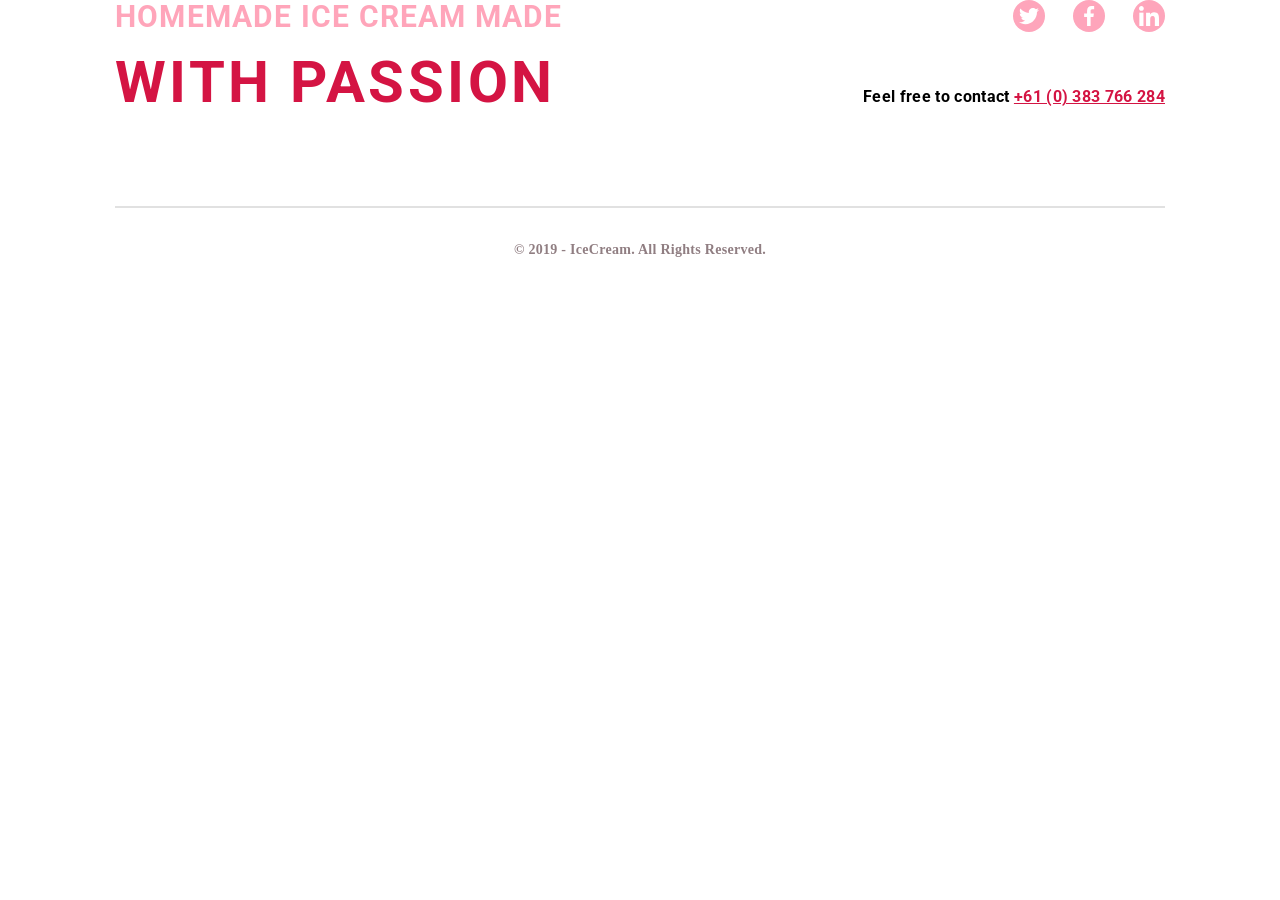
==== index.html @ 1692fc93 "1" ====
<!DOCTYPE html> 
<html lang="en">
<head>
    <title>WebStudio</title>
    <link rel="stylesheet" href="https://cdnjs.cloudflare.com/ajax/libs/modern-normalize/1.0.0/modern-normalize.min.css" integrity="sha512-ISS7cAi1PEhQ8jnbJpJZMd29NlhNj4AWYyLOSp2CE/CsHxTCu+r+t0D2yoJudVrd0/8fTVPUVDzY5Tvli75u/g==" crossorigin="anonymous" />
    <link href="https://fonts.googleapis.com/css2?family=Raleway:wght@700&family=Roboto:wght@400;500;700;900&display=swap" rel="stylesheet">
    <link rel="stylesheet" href="./css/main.min.css">
    <link rel="preconnect" href="https://fonts.gstatic.com">
    <meta charset="UTF-8">
    <meta name="viewport" content="width=device-width, initial-scale=1.0">


</head>
<body>
<!--FOOTER-->
<footer class=" container-footer">
    <div class="footer-content">
<div class="footer-block">
    <b class="footer-subtitle">homemade ice cream made</b>
    <b class="footer-logo">with passion</b>
</div>
   <div class="footer-social">      
   <ul class="footer-social-list marker-none">
      
       <li class="footer-social-list-item footer-social">
           <a href="https://github.com/" rel="external" class="footer-social-list-link social-link-footer transition">
               <svg class="footer-social-list-icon footer-icon">
                 <use href="./img/sprite.svg#icon-twitter-1"></use>

               </svg>
           </a>
       </li>
       <li class="footer-social-list-item footer-social">
           <a href="https://web.telegram.org/" rel="external" class="link-main footer-social-list-link social-link-footer transition">
               <svg class="footer-social-list-icon footer-icon">
                 <use href="./img/sprite.svg#icon-facebook-1"></use>

               </svg>
           </a>
       </li>
       <li class="footer-social-list-item footer-social">
           <a href="https://www.facebook.com" rel="external" class="footer-social-list-link social-link-footer transition">
               <svg class="footer-social-list-icon footer-icon">
                 <use href="./img/sprite.svg#icon-linkedin-1"></use>
               </svg>
           </a>
       </li>
   </ul>

   <span class="address-footer">Feel free to contact <a class="address-footer-link" href="tel:+61 (0) 383 766 284" >+61 (0) 383 766 284 </a> </span>
   </div>
</div>
   <div class="border-footer"></div>
   <span class="footer-copyright">© 2019 - IceCream.
    All Rights Reserved. </span>


</footer>
<script type="text/javascript">
    /* <![CDATA[ */
     function externalLinks() {
      links = document.getElementsByTagName("a");
      for (i=0; i<links.length; i++) {
        link = links[i];
        if (link.getAttribute("href") && link.getAttribute("rel") == "external")
        link.target = "_blank";
      }
     }
     window.onload = externalLinks;
    /* ]]> */ 
   </script>


    <!-- <header class="header">
      <div class="container box-nav">
        <nav class="header-nav">
            <a href="#" class="logo-link  link-main transition"  >Web<span class="studio link-main ">Studio</span> </a>
                <ul class="list">
                <li class="header-li item"><a href="#" class="nav-ul link-main container-studia current nav-link ">Студия</a></li>
                <li class="header-li item"><a href="./portfolio/portfolio.html" class="nav-ul link-main container-portfolio nav-link">Портфолио</a></li>
                <li class="header-li item"><a href="#" class="nav-ul link-main container-kontakty transition nav-link">Контакты</a></li>
            </ul>
        </nav>
            <ul class="list-contakty">
                <li class="header-li contakty list-mail link-main">
                    <a href="mailto:info@devstudio.com" class="nav-ul link-main container-mail transition">
                        <svg class="icon-mail" width="16" height="12">
                            <use href="./img/sprite.svg#icon-envelope-hover"></use>
                        </svg>
                        info@devstudio.com
                    </a>
                </li>
                <li class="header-li contakty list-tel link-main">
                    <a href="tel:+380961111111" class="nav-ul link-main container-tel transition">
                        <svg class="icon-tel" width="10" height="16">
                            <use class="link-main" href="./img/sprite.svg#icon-smartphone"></use>
                        </svg>
                        +38 096 111 11 11
                    </a>
                </li>
            </ul>
        </div>
    </header> -->
    <!-- <main>
        <section class="container-button">
          <div class="container  ">
            <h1 class="title-main">Эффективные решения <br/>для вашего бизнеса</h1>
            <button class="button-main animation " data-modal-open type="button">Заказать услугу</button>
        </div>
        </section>
<section class="features">
    <div class="container">
    <h2 class="visually-hidden">скрытый заголовок</h2>   
    <ul class="list-features-svg marker-none">
        <li class="list-features">
            <div class="features-icon">
            <svg class="icon">
                <use href="./img/sprite.svg#icon-antenna-1"></use>
            </svg>
        </div>
        </li>
        <li class="list-features">
            <div class="features-icon">
            <svg class="icon">
                <use href="./img/sprite.svg#icon-clock-1"></use>
            </svg>
        </div>
        </li>
        <li class="list-features">
           <div class="features-icon">
            <svg class="icon">
                <use href="./img/sprite.svg#icon-diagram-1"></use>
            </svg>
          </div>
        </li>
        <li class="list-features">
           <div class="features-icon">
            <svg class="icon">
                <use href="./img/sprite.svg#icon-astronaut-1"></use>
            </svg>
           </div>
        </li>
    </ul>
    <ul class="list-desc">
        <li class="main-li">
            <h3 class="text-title caption">Внимание к деталям</h3>
            <p class="text-p">Идейные соображения, а также начало повседневной работы по формированию позиции.</p>  
        </li>
        <li class="main-li">
            <h3 class="text-title caption">Пунктуальность</h3>
            <p class="text-p">Задача организации, в особенности же рамки и место обучения кадров влечет за собой.</p>
        </li>
        <li class="main-li">
            <h3 class="text-title caption">Планирование</h3>
            <p class="text-p">Равным образом консультация с широким активом в значительной степени обуславливает.</p>
        </li>
        <li class="main-li">
            <h3 class="text-title caption">Современные технологии</h3>
            <p class="text-p">Значимость этих проблем настолько очевидна, что реализация плановых заданий.</p>
        </li>
    </ul>
</div>
</section>
<!--Чем мы занемаемся-->

<!-- <section class="doing-section">
<div class="container">
    <h2 class="color-title title-post">Чем мы занимаемся</h2>
    <ul class="box-img">
        <li class="main-li list-img">
             <img  src="./img/img.png" alt="печатает на клавиатуре" width="370" height="294">
             <div class="thumb">
             <p class="label">Десктопные приложения</p>
        </div>
        </li>
        <li class="main-li list-img">
            <img src="./img/img(1).png" alt="держит телефон в руках" width="370" height="294">
            <div class="thumb">
            <p class="label">Мобильные приложения</p> 
        </div>
        </li>
        <li class="main-li list-img">
            <img src="./img/img(2).png" alt="держит планшет в руках" width="370" height="294">
            <div class="thumb">
            <p class="label">Дизайнерские решения</p>
        </div>
        </li>
    </ul>
</div>
</section> -->
<!--Наша команда-->
 <!-- <section class="aside">
     <div class="container">
     <h2 class="color-title">Наша команда</h2>
     <ul class="container-item">
            <li class="main-li col">
             <img src="./img/igor.jpg" alt="Игорь Демьяненко" class="pic" width="270" height="260">
             <div class="our-team">
               <h3 class="text-title">Игорь Демьяненко</h3>
                  <p class="text-p">Product Designer</p>

                  <ul class="social-list marker-none">
                    <li class="social-list-item">
                        <a href="" class="social-list-link transition">
                            <svg class="social-list-icon">                            
                                <use href="./img/sprite.svg#icon-instagram"></use>
                            </svg>
                        </a>
                    </li>
                    <li class="social-list-item">
                        <a href="" class="social-list-link transition">
                            <svg class="social-list-icon">
                              <use href="./img/sprite.svg#icon-twitter-1"></use>

                            </svg>
                        </a>
                    </li>
                    <li class="social-list-item">
                        <a href="" class="link-main social-list-link transition">
                            <svg class="social-list-icon">
                              <use href="./img/sprite.svg#icon-facebook-1"></use>

                            </svg>
                        </a>
                    </li>
                    <li class="social-list-item">
                        <a href="" class="social-list-link transition">
                            <svg class="social-list-icon">
                              <use href="./img/sprite.svg#icon-linkedin-1"></use>
                            </svg>
                        </a>
                    </li>
                </ul>
                </div>
            </li>
              <li class="main-li col">
               <img src="./img/olga.jpg" alt="Ольга Репина" class="pic" width="270" height="260">
               <div class="our-team">
                 <h3 class="text-title name-title">Ольга Репина</h3>
                   <p class="text-p">Frontend Developer</p>
                   <ul class="social-list marker-none">
                    <li class="social-list-item">
                        <a href="" class="social-list-link transition">
                            <svg class="social-list-icon">                            
                                <use href="./img/sprite.svg#icon-instagram"></use>
                            </svg>
                        </a>
                    </li>
                    <li class="social-list-item">
                        <a href="" class="social-list-link transition">
                            <svg class="social-list-icon">
                              <use href="./img/sprite.svg#icon-twitter-1"></use>

                            </svg>
                        </a>
                    </li>
                    <li class="social-list-item">
                        <a href="" class="link-main social-list-link transition">
                            <svg class="social-list-icon">
                              <use href="./img/sprite.svg#icon-facebook-1"></use>

                            </svg>
                        </a>
                    </li>
                    <li class="social-list-item">
                        <a href="" class="social-list-link transition">
                            <svg class="social-list-icon">
                              <use href="./img/sprite.svg#icon-linkedin-1"></use>
                            </svg>
                        </a>
                    </li>
                </ul>
                </div>
             </li>
            <li class="main-li col">
             <img src="./img/nikolaj.jpg" alt="Николай Тарасов" class="pic" width="270" height="260">
             <div class="our-team">
               <h3 class="text-title">Николай Тарасов</h3>
                  <p class="text-p">Marketing</p>
                  <ul class="social-list marker-none">
                    <li class="social-list-item">
                        <a href="" class="social-list-link transition">
                            <svg class="social-list-icon">                            
                                <use href="./img/sprite.svg#icon-instagram"></use>
                            </svg>
                        </a>
                    </li>
                    <li class="social-list-item">
                        <a href="" class="social-list-link transition">
                            <svg class="social-list-icon">
                              <use href="./img/sprite.svg#icon-twitter-1"></use>

                            </svg>
                        </a>
                    </li>
                    <li class="social-list-item">
                        <a href="" class="link-main social-list-link transition">
                            <svg class="social-list-icon">
                              <use href="./img/sprite.svg#icon-facebook-1"></use>

                            </svg>
                        </a>
                    </li>
                    <li class="social-list-item">
                        <a href="" class="social-list-link transition">
                            <svg class="social-list-icon">
                              <use href="./img/sprite.svg#icon-linkedin-1"></use>
                            </svg>
                        </a>
                    </li>
                </ul>
                </div>
            </li>
            <li class="main-li col">
             <img src="./img/mihail.jpg" alt="Михаил Ермаков" class="pic" width="270" height="260">
             <div class="our-team">
               <h3 class="text-title">Михаил Ермаков</h3>
                  <p class="text-p">UI Designer</p>
                  <ul class="social-list marker-none">
                    <li class="social-list-item">
                        <a href="" class="social-list-link transition">
                            <svg class="social-list-icon">                            
                                <use href="./img/sprite.svg#icon-instagram"></use>
                            </svg>
                        </a>
                    </li>
                    <li class="social-list-item">
                        <a href="" class="social-list-link transition">
                            <svg class="social-list-icon">
                              <use href="./img/sprite.svg#icon-twitter-1"></use>

                            </svg>
                        </a>
                    </li>
                    <li class="social-list-item">
                        <a href="" class="link-main social-list-link transition">
                            <svg class="social-list-icon">
                              <use href="./img/sprite.svg#icon-facebook-1"></use>

                            </svg>
                        </a>
                    </li>
                    <li class="social-list-item">
                        <a href="" class="social-list-link transition">
                            <svg class="social-list-icon">
                              <use href="./img/sprite.svg#icon-linkedin-1"></use>
                            </svg>
                        </a>
                    </li>
                </ul>
                </div>
            </li>
     </ul>
    </div>
     </section> -->
     <!--CUSTOMERS-->
     <!-- <section class="customers-section">
        <h2 class="customers-title">Постоянные клиенты</h2>
         <div class="container">
<ul class="list-customers marker-none">
    <li class="customers">
        <a href="#" class="link-customers transition">
        <svg class="icon-customers logo-1">
            <use href="./img/sprite.svg#icon-logo-1"></use>
        </svg>
        </a>
    </li>
    <li class="customers">
        <a href="#" class="link-customers transition">
        <svg class="icon-customers logo-2">
            <use href="./img/sprite.svg#icon-logo-2"></use>
        </svg>
        </a>
    </li>
    <li class="customers">
        <a href="#" class="link-customers transition">
        <svg class="icon-customers logo-3">
            <use href="./img/sprite.svg#icon-logo-3"></use>
        </svg>
        </a>
    </li>
    <li class="customers">
        <a href="#" class="link-customers transition ">
        <svg class="icon-customers logo-4">
            <use href="./img/sprite.svg#icon-logo-4"></use>
        </svg>
        </a>
    </li>
    <li class="customers">
        <a href="#" class="link-customers transition ">
        <svg class="icon-customers logo-5">
            <use href="./img/sprite.svg#icon-logo-5"></use>
        </svg>
        </a>
    </li>
    <li class="customers">
        <a href="#" class="link-customers transition ">
        <svg class="icon-customers logo-6">
            <use href="./img/sprite.svg#icon-logo-6"></use>
        </svg>
        </a>
    </li>
</ul>
         </div>
     </section> -->
     <!-- </main> --> 


    
</body>
</html>
---- css/main.min.css ----
html{box-sizing:border-box}h1,h2,h3,h4,h5,h6,p{margin:0}ul,ol{margin:0;padding:0}img{display:block}body{font-family:Roboto, sans-serif;font-weight:400;font-style:normal}.header{border-bottom:1px solid #ececec}.marker-none{list-style-type:none}.container{width:1200px;padding-left:15px;padding-right:15px;margin:0 auto}:root{--primary-text-color: #757575;--title-text-color: #212121;--color-background--container: #ffffff;--color-focus: #2196f3;--akcent-color: #2196f3;--akcent-background: #ffffff;--font-family: Raleway}.visually-hidden{visibility:hidden;display:none}.list-contakty .link-main,.features-icon,.link-customers{display:flex;justify-content:center;align-items:center}.modal-submit{display:block;text-align:center;align-items:center}.logo-link{font-weight:bold;font-size:26px;line-height:1.19;font-family:var(--font-family);letter-spacing:0.03em;color:var(--color-focus)}.box-nav .logo-link{padding-top:24px;padding-bottom:25px;margin-right:93px}.studio{font-weight:bold;font-size:26px;line-height:1.19;font-family:var(--font-family);letter-spacing:0.03em;color:var(--title-text-color)}.main-li{list-style-type:none;font-style:normal}.main-li .caption{font-weight:700;font-size:inherit;line-height:1.143;margin-bottom:10px;letter-spacing:0.03em;text-transform:uppercase}.text-title{font-weight:bold;font-size:14px;line-height:1.14;color:var(--title-text-color)}.text-p{display:block;font-size:14px;line-height:1.71;letter-spacing:0.03em;color:var(--primary-text-color)}.subtitle{font-size:18px}.container-button{background-image:linear-gradient(rgba(47,48,58,0.4), rgba(47,48,58,0.4)),url(../img/overlay.jpg);background-repeat:no-repeat;background-position:center;background-size:cover;padding:200px 0;text-align:center;max-width:1600px;min-height:600px;margin:0 auto}.container-button h1{display:block;margin-bottom:30px;font-size:44px;line-height:1.36;text-align:center;letter-spacing:0.06em;text-transform:uppercase;color:var(--color-background--container)}.button-main{font-weight:bold;font-size:16px;line-height:1.88;display:inline-block;padding:10px 32px;margin:0 auto;border:none;align-items:flex-start;text-align:center;font-family:inherit;letter-spacing:0.06em;color:var(--color-background--container);background:var(--color-focus);box-shadow:0px 4px 4px rgba(0,0,0,0.15);border-radius:4px;cursor:pointer}.aside{background:#f5f4fa;padding:94px 0}.aside h2{font-weight:700;font-size:36px;line-height:1.167;margin-bottom:50px;text-align:center;letter-spacing:0.03em}.container-item{display:flex}.container-item .main-li{background:#ffffff;box-shadow:0px 1px 3px rgba(0,0,0,0.12),0px 1px 1px rgba(0,0,0,0.14),0px 2px 1px rgba(0,0,0,0.2);border-radius:0px 0px 4px 4px}.container-item .main-li:not(:last-child){margin-right:30px}.box-nav{display:flex;align-items:center;background:var(--color-background--container)}.link-main{text-decoration:none;transition:color 250ms cubic-bezier(0.4, 0, 0.2, 1)}.link-main:hover,.link-main:focus,.link-main:target{color:var(--color-focus)}.link-main:active{color:tomato}.list .link-main{display:block;padding:32px 0}.nav-ul{font-weight:500;font-size:14px;line-height:1.19;letter-spacing:0.02em;color:var(--title-text-color)}.nav-link{position:relative}.nav-link::after{content:"";position:absolute;margin:0;left:0;bottom:0;width:100%;height:4px;background:#2196f3;border-radius:2px;opacity:0;transition:opacity 250ms cubic-bezier(0.4, 0, 0.2, 1)}.nav-link:hover::after,.nav-link:focus::after{opacity:1}.list{display:flex}.list .item:not(:last-child){margin-right:50px}.list .current{color:var(--akcent-color)}.link-mail{display:block}.icon-mail{fill:currentColor;margin-right:10px}.icon-tel{fill:currentColor;margin-right:10px}.list-contakty{display:flex;margin-left:auto}.list-mail{display:flex;align-items:center;margin-right:50px}.list-tel{align-items:center}.header-li a{list-style-type:none;background:var(--color-background--container);color:var(--title-text-color)}.contakty a{color:var(--primary-text-color)}.header-li{list-style-type:none;font-style:normal}.header-nav{display:flex}.list-contakty .link-main{padding:40px 0;height:16px}.list-features-svg{display:flex}.list-features:not(:last-child){margin-right:30px}.features-icon{width:270px;height:120px;background:#f5f4fa;margin-bottom:30px}.icon{width:70px;height:70px}.features{padding:94px 0}.list-desc{display:flex}.list-desc .main-li:not(:last-child){margin-right:30px}.title-post{display:block;margin-bottom:50px;text-align:center;font-weight:700;font-size:36px;line-height:1.17;letter-spacing:0.03em}.doing-section{padding-top:0;padding-bottom:94px}.box-img{display:flex}.box-img li:not(:last-child){margin-right:30px}.list-img{position:relative;display:flex;justify-content:center;margin:0 auto}.thumb{position:absolute;left:0;bottom:0;overflow:hidden;width:100%;height:70px;background:rgba(47,48,58,0.8)}.label{font-weight:bold;font-size:14px;line-height:1.14px;position:absolute;bottom:50%;left:0;right:0;text-align:center;letter-spacing:0.03em;text-transform:uppercase;color:#ffffff}.our-team{text-align:center;padding:30px 32px}.our-team .text-p{margin-bottom:16px}.col .text-title{margin-bottom:10px}.col .pic{border-radius:0px}.col .name-title{text-align:center}.customers-section{padding:94px 0}.customers-title{font-weight:bold;font-size:36px;line-height:1.16;margin-bottom:50px;text-align:center;letter-spacing:0.03em}.list-customers{display:flex}.customers:not(:last-child){margin-right:30px}.customers{width:170px;height:90px}.logo-1{width:44px;height:49px;fill:#afb1b8}.logo-2{width:40px;height:52px;fill:#afb1b8}.logo-3{width:41px;height:42px;fill:#afb1b8}.logo-4{width:80px;height:42px;fill:#afb1b8}.logo-5{width:59px;height:47px;fill:#afb1b8}.logo-6{width:88px;height:45px;fill:#afb1b8}.link-customers{width:100%;height:100%;border:1px solid #AFB1B8;border-radius:4px;transition:border-color 250ms cubic-bezier(0.4, 0, 0.2, 1),fill 250ms cubic-bezier(0.4, 0, 0.2, 1),border 250ms cubic-bezier(0.4, 0, 0.2, 1)}.link-customers .icon-customers{transition:fill 250ms cubic-bezier(0.4, 0, 0.2, 1),border-color 250ms cubic-bezier(0.4, 0, 0.2, 1)}.link-customers:hover .icon-customers,.link-customers:focus .icon-customers{fill:var(--color-focus);border-color:var(--color-focus)}.link-customers:hover,.link-customers:focus{border-color:var(--color-focus)}.container-footer{padding:0 20px;display:flex;flex-direction:column}@media screen and (min-width: 768px){.container-footer{padding:0 36px}}@media screen and (min-width: 1200px){.container-footer{padding:0 115px}}@media screen and (min-width: 768px){.footer-content{display:flex;justify-content:space-between}}.footer-block{margin-bottom:43px}@media screen and (min-width: 768px){.footer-block{margin:0}}.footer-subtitle{display:block;text-align:left;width:232px;font-size:18px;line-height:1.166;text-transform:uppercase;color:#ffa5ba;margin-bottom:17px}@media screen and (min-width: 768px){.footer-subtitle{width:340px;height:57px;font-size:26px;line-height:1.15;letter-spacing:0.04em}}@media screen and (min-width: 1200px){.footer-subtitle{margin-bottom:15px;width:100%;font-size:30px;line-height:1.13;height:unset}}.footer-logo{display:block;font-size:34px;line-height:1.15;letter-spacing:0.04em;text-transform:uppercase;color:#d41443;width:200px;text-align:left}@media screen and (min-width: 768px){.footer-logo{width:340px;font-size:48px;line-height:1.15;letter-spacing:0.06em}}@media screen and (min-width: 1200px){.footer-logo{width:100%;font-size:58px;line-height:1.14;height:unset}}.footer-social{display:flex;flex-direction:column}@media screen and (max-width: 767px){.footer-social{margin-bottom:46px;margin-left:auto}}.footer-social-list{display:flex;text-align:center;align-items:center;margin-left:auto;margin-bottom:46px}@media screen and (min-width: 768px){.footer-social-list{margin-left:auto}}@media screen and (min-width: 1200px){.footer-social-list{margin-bottom:50px}}.footer-social-list-item{margin:0;width:32px;height:32px}.footer-social-list-item:not(:last-child){margin-right:28px}.footer-social-list-link{display:flex;justify-content:center;align-items:center;width:100%;height:100%;border-radius:50%;background-color:#fea5bb;transition:background-color 250ms cubic-bezier(0.4, 0, 0.2, 1),color 250ms cubic-bezier(0.4, 0, 0.2, 1)}.footer-social-list-link:hover,.footer-social-list-link:focus{background-color:var(--color-focus)}.footer-social-list-icon{fill:#ffffff;width:20px;height:20px;transition:fill 250ms cubic-bezier(0.4, 0, 0.2, 1)}.social-list-link:hover .footer-social-list-icon,.social-list-link:focus .footer-social-list-icon{fill:var(--akcent-background)}.address-footer{display:block;font-weight:bold;font-size:12px;line-height:1.8;text-align:right}@media screen and (min-width: 768px){.address-footer{font-size:14px;line-height:1.86}}@media screen and (min-width: 1200px){.address-footer{font-size:16px;line-height:1.88;letter-spacing:0.02em}}.address-footer-link{color:#d41443}.border-footer{border:1px solid #e1e1e1;margin-top:43px;margin-bottom:22px}@media screen and (min-width: 768px){.border-footer{margin-top:91px;margin-bottom:29px}}.footer-copyright{display:flex;width:150px;height:42px;justify-content:center;margin:0 auto;padding:0;font-family:DM Sans;font-style:normal;font-weight:bold;font-size:14px;line-height:1.5;text-align:center;color:#907e82}@media screen and (min-width: 768px){.footer-copyright{width:100%;letter-spacing:0.02em;font-size:14px;line-height:1.86}}.container-form{margin-left:93px}.box-mail{display:flex}.form-mail{width:358px;height:50px;padding-left:16px;border:1px solid rgba(255,255,255,0.3);box-sizing:border-box;filter:drop-shadow(0px 4px 4px rgba(0,0,0,0.15));border-radius:4px;background:#2f303a;color:var(--akcent-background)}.title-form{font-weight:bold;font-size:14px;line-height:1.14;display:block;margin-bottom:20px;font-style:normal;letter-spacing:0.03em;text-transform:uppercase;color:#ffffff}.contact-form-btn{font-weight:bold;font-size:16px;line-height:1.88;margin-left:12px;padding:10px 29px;width:200px;height:50px;background:#2196f3;box-shadow:0px 4px 4px rgba(0,0,0,0.15);display:flex;align-items:center;text-align:center;letter-spacing:0.06em;color:#ffffff;border:none;border-radius:4px;cursor:pointer}.contact-form-btn .footer-icon{width:24px;height:24px;margin-left:10px}.backdrop{position:fixed;top:0;left:0;width:100%;height:100%;background:rgba(0,0,0,0.2);opacity:1;transition:opacity 250ms cubic-bezier(0.4, 0, 0.2, 1)}.backdrop.is-hidden .modal{transform:translate(-50%, -50%) scale(0.9)}.modal{position:absolute;left:50%;top:50%;width:528px;min-height:581px;padding:40px 40px;background-color:#ffffff;box-shadow:0px 1px 3px rgba(0,0,0,0.12),0px 1px 1px rgba(0,0,0,0.14),0px 2px 1px rgba(0,0,0,0.2);border-radius:4px;transform:translate(-50%, -50%) scale(1);transition:transform 250ms cubic-bezier(0.4, 0, 0.2, 1)}.modal-close-btn{position:absolute;top:8px;right:8px;width:30px;height:30px;border:1px solid rgba(0,0,0,0.1);border-radius:50%;background:transparent;cursor:pointer}.icon-close{position:absolute;width:18px;height:18px;fill:#000000;transform:translate(-50%, -50%)}.modal-close-btn:focus .icon-close,.modal-close-btn:hover .icon-close{fill:var(--akcent-color)}.is-hidden{opacity:0;pointer-events:none}.box-modal{display:flex;flex-direction:column}.contact-form-input{padding:12px 42px;width:448px;height:40px;border:1px solid rgba(33,33,33,0.2);box-sizing:border-box;border-radius:4px}.contact-form-input::placeholder{color:rgba(117,117,117,0.5)}.contact-form-input:focus,.contact-form-input:hover{outline:transparent;border:1px solid #2196f3}.contact-form-input:hover ~ .form-icon,.contact-form-input:focus ~ .form-icon{fill:#2196f3}.title-contact-form{font-weight:bold;font-size:20px;line-height:1.15;display:block;margin-bottom:30px;font-style:normal;text-align:center;letter-spacing:0.03em;color:#212121}.box-name{position:relative;margin-bottom:10px}.form-icon{position:absolute;top:50%;left:15px;width:18px;height:18px}.modal-box-mail{margin-bottom:10px;position:relative}.box-tel{position:relative;margin-bottom:10px}.message{margin-bottom:20px;resize:none;width:448px;height:120px;padding:12px 16px}.message::placeholder{color:rgba(117,117,117,0.5)}.label-style{font-weight:normal;font-size:12px;line-height:1.17;text-align:left;margin-bottom:4px;font-style:normal;letter-spacing:0.01em}.checkbox-label{font-weight:normal;font-size:14px;line-height:1.171;display:flex;justify-content:center;margin-bottom:30px;align-items:center;font-style:normal;letter-spacing:0.03em;color:#757575}.link-checkbox{margin-left:5px;color:#2196f3}.checkbox{-webkit-appearance:none;-moz-appearance:none;appearance:none}.checkbox:checked+.checkbox-icon{background-color:#2196f3;background-image:url(../img/check.svg);background-size:contain;border-radius:2px;outline:none;transition:all 250ms cubic-bezier(0.4, 0, 0.2, 1)}.checkbox:hover+.checkbox-icon,.checkbox:focus+.checkbox-icon{border:2px solid var(--akcent-color);transition:all 250ms cubic-bezier(0.4, 0, 0.2, 1)}.checkbox-icon{margin-right:7px;width:16px;height:15px;display:inline-block;box-shadow:0px 1px 3px rgba(0,0,0,0.12),0px 1px 1px rgba(0,0,0,0.14),0px 2px 1px rgba(0,0,0,0.2);border-radius:4px;border-color:#212121;border:2px solid #212121;cursor:pointer}.modal-submit{margin:0 auto;padding:10px 55px;width:200px;height:50px;letter-spacing:0.06em;color:#ffffff;background:#2196f3;box-shadow:0px 4px 4px rgba(0,0,0,0.15);border:none;border-radius:4px;cursor:pointer}.modal-submit:hover,.modal-submit:focus{background:#188ce8;box-shadow:0px 4px 4px rgba(0,0,0,0.15);border-radius:4px;transition:all 250ms cubic-bezier(0.4, 0, 0.2, 1)}
/*# sourceMappingURL=main.min.css.map */
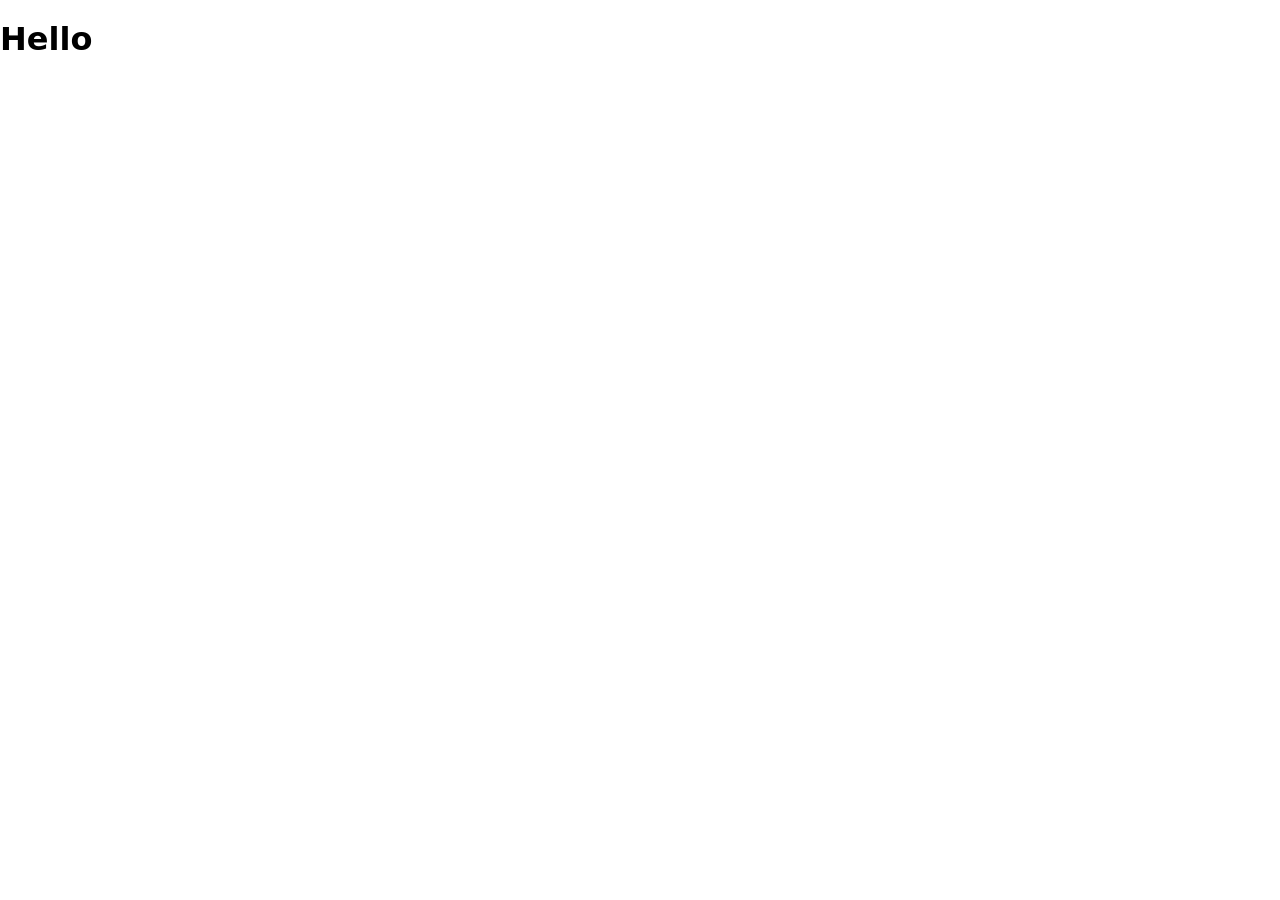
==== commit 7eadd7be: "1" ====
--- a/index.html
+++ b/index.html
@@ -12,400 +12,10 @@
 
 </head>
 <body>
-<!--FOOTER-->
-<footer class=" container-footer">
-    <div class="footer-content">
-<div class="footer-block">
-    <b class="footer-subtitle">homemade ice cream made</b>
-    <b class="footer-logo">with passion</b>
-</div>
-   <div class="footer-social">      
-   <ul class="footer-social-list marker-none">
-      
-       <li class="footer-social-list-item footer-social">
-           <a href="https://github.com/" rel="external" class="footer-social-list-link social-link-footer transition">
-               <svg class="footer-social-list-icon footer-icon">
-                 <use href="./img/sprite.svg#icon-twitter-1"></use>
 
-               </svg>
-           </a>
-       </li>
-       <li class="footer-social-list-item footer-social">
-           <a href="https://web.telegram.org/" rel="external" class="link-main footer-social-list-link social-link-footer transition">
-               <svg class="footer-social-list-icon footer-icon">
-                 <use href="./img/sprite.svg#icon-facebook-1"></use>
-
-               </svg>
-           </a>
-       </li>
-       <li class="footer-social-list-item footer-social">
-           <a href="https://www.facebook.com" rel="external" class="footer-social-list-link social-link-footer transition">
-               <svg class="footer-social-list-icon footer-icon">
-                 <use href="./img/sprite.svg#icon-linkedin-1"></use>
-               </svg>
-           </a>
-       </li>
-   </ul>
-
-   <span class="address-footer">Feel free to contact <a class="address-footer-link" href="tel:+61 (0) 383 766 284" >+61 (0) 383 766 284 </a> </span>
-   </div>
-</div>
-   <div class="border-footer"></div>
-   <span class="footer-copyright">© 2019 - IceCream.
-    All Rights Reserved. </span>
-
-
-</footer>
-<script type="text/javascript">
-    /* <![CDATA[ */
-     function externalLinks() {
-      links = document.getElementsByTagName("a");
-      for (i=0; i<links.length; i++) {
-        link = links[i];
-        if (link.getAttribute("href") && link.getAttribute("rel") == "external")
-        link.target = "_blank";
-      }
-     }
-     window.onload = externalLinks;
-    /* ]]> */ 
-   </script>
-
-
-    <!-- <header class="header">
-      <div class="container box-nav">
-        <nav class="header-nav">
-            <a href="#" class="logo-link  link-main transition"  >Web<span class="studio link-main ">Studio</span> </a>
-                <ul class="list">
-                <li class="header-li item"><a href="#" class="nav-ul link-main container-studia current nav-link ">Студия</a></li>
-                <li class="header-li item"><a href="./portfolio/portfolio.html" class="nav-ul link-main container-portfolio nav-link">Портфолио</a></li>
-                <li class="header-li item"><a href="#" class="nav-ul link-main container-kontakty transition nav-link">Контакты</a></li>
-            </ul>
-        </nav>
-            <ul class="list-contakty">
-                <li class="header-li contakty list-mail link-main">
-                    <a href="mailto:info@devstudio.com" class="nav-ul link-main container-mail transition">
-                        <svg class="icon-mail" width="16" height="12">
-                            <use href="./img/sprite.svg#icon-envelope-hover"></use>
-                        </svg>
-                        info@devstudio.com
-                    </a>
-                </li>
-                <li class="header-li contakty list-tel link-main">
-                    <a href="tel:+380961111111" class="nav-ul link-main container-tel transition">
-                        <svg class="icon-tel" width="10" height="16">
-                            <use class="link-main" href="./img/sprite.svg#icon-smartphone"></use>
-                        </svg>
-                        +38 096 111 11 11
-                    </a>
-                </li>
-            </ul>
-        </div>
-    </header> -->
-    <!-- <main>
-        <section class="container-button">
-          <div class="container  ">
-            <h1 class="title-main">Эффективные решения <br/>для вашего бизнеса</h1>
-            <button class="button-main animation " data-modal-open type="button">Заказать услугу</button>
-        </div>
-        </section>
-<section class="features">
-    <div class="container">
-    <h2 class="visually-hidden">скрытый заголовок</h2>   
-    <ul class="list-features-svg marker-none">
-        <li class="list-features">
-            <div class="features-icon">
-            <svg class="icon">
-                <use href="./img/sprite.svg#icon-antenna-1"></use>
-            </svg>
-        </div>
-        </li>
-        <li class="list-features">
-            <div class="features-icon">
-            <svg class="icon">
-                <use href="./img/sprite.svg#icon-clock-1"></use>
-            </svg>
-        </div>
-        </li>
-        <li class="list-features">
-           <div class="features-icon">
-            <svg class="icon">
-                <use href="./img/sprite.svg#icon-diagram-1"></use>
-            </svg>
-          </div>
-        </li>
-        <li class="list-features">
-           <div class="features-icon">
-            <svg class="icon">
-                <use href="./img/sprite.svg#icon-astronaut-1"></use>
-            </svg>
-           </div>
-        </li>
-    </ul>
-    <ul class="list-desc">
-        <li class="main-li">
-            <h3 class="text-title caption">Внимание к деталям</h3>
-            <p class="text-p">Идейные соображения, а также начало повседневной работы по формированию позиции.</p>  
-        </li>
-        <li class="main-li">
-            <h3 class="text-title caption">Пунктуальность</h3>
-            <p class="text-p">Задача организации, в особенности же рамки и место обучения кадров влечет за собой.</p>
-        </li>
-        <li class="main-li">
-            <h3 class="text-title caption">Планирование</h3>
-            <p class="text-p">Равным образом консультация с широким активом в значительной степени обуславливает.</p>
-        </li>
-        <li class="main-li">
-            <h3 class="text-title caption">Современные технологии</h3>
-            <p class="text-p">Значимость этих проблем настолько очевидна, что реализация плановых заданий.</p>
-        </li>
-    </ul>
-</div>
-</section>
-<!--Чем мы занемаемся-->
-
-<!-- <section class="doing-section">
-<div class="container">
-    <h2 class="color-title title-post">Чем мы занимаемся</h2>
-    <ul class="box-img">
-        <li class="main-li list-img">
-             <img  src="./img/img.png" alt="печатает на клавиатуре" width="370" height="294">
-             <div class="thumb">
-             <p class="label">Десктопные приложения</p>
-        </div>
-        </li>
-        <li class="main-li list-img">
-            <img src="./img/img(1).png" alt="держит телефон в руках" width="370" height="294">
-            <div class="thumb">
-            <p class="label">Мобильные приложения</p> 
-        </div>
-        </li>
-        <li class="main-li list-img">
-            <img src="./img/img(2).png" alt="держит планшет в руках" width="370" height="294">
-            <div class="thumb">
-            <p class="label">Дизайнерские решения</p>
-        </div>
-        </li>
-    </ul>
-</div>
-</section> -->
-<!--Наша команда-->
- <!-- <section class="aside">
-     <div class="container">
-     <h2 class="color-title">Наша команда</h2>
-     <ul class="container-item">
-            <li class="main-li col">
-             <img src="./img/igor.jpg" alt="Игорь Демьяненко" class="pic" width="270" height="260">
-             <div class="our-team">
-               <h3 class="text-title">Игорь Демьяненко</h3>
-                  <p class="text-p">Product Designer</p>
-
-                  <ul class="social-list marker-none">
-                    <li class="social-list-item">
-                        <a href="" class="social-list-link transition">
-                            <svg class="social-list-icon">                            
-                                <use href="./img/sprite.svg#icon-instagram"></use>
-                            </svg>
-                        </a>
-                    </li>
-                    <li class="social-list-item">
-                        <a href="" class="social-list-link transition">
-                            <svg class="social-list-icon">
-                              <use href="./img/sprite.svg#icon-twitter-1"></use>
-
-                            </svg>
-                        </a>
-                    </li>
-                    <li class="social-list-item">
-                        <a href="" class="link-main social-list-link transition">
-                            <svg class="social-list-icon">
-                              <use href="./img/sprite.svg#icon-facebook-1"></use>
-
-                            </svg>
-                        </a>
-                    </li>
-                    <li class="social-list-item">
-                        <a href="" class="social-list-link transition">
-                            <svg class="social-list-icon">
-                              <use href="./img/sprite.svg#icon-linkedin-1"></use>
-                            </svg>
-                        </a>
-                    </li>
-                </ul>
-                </div>
-            </li>
-              <li class="main-li col">
-               <img src="./img/olga.jpg" alt="Ольга Репина" class="pic" width="270" height="260">
-               <div class="our-team">
-                 <h3 class="text-title name-title">Ольга Репина</h3>
-                   <p class="text-p">Frontend Developer</p>
-                   <ul class="social-list marker-none">
-                    <li class="social-list-item">
-                        <a href="" class="social-list-link transition">
-                            <svg class="social-list-icon">                            
-                                <use href="./img/sprite.svg#icon-instagram"></use>
-                            </svg>
-                        </a>
-                    </li>
-                    <li class="social-list-item">
-                        <a href="" class="social-list-link transition">
-                            <svg class="social-list-icon">
-                              <use href="./img/sprite.svg#icon-twitter-1"></use>
-
-                            </svg>
-                        </a>
-                    </li>
-                    <li class="social-list-item">
-                        <a href="" class="link-main social-list-link transition">
-                            <svg class="social-list-icon">
-                              <use href="./img/sprite.svg#icon-facebook-1"></use>
-
-                            </svg>
-                        </a>
-                    </li>
-                    <li class="social-list-item">
-                        <a href="" class="social-list-link transition">
-                            <svg class="social-list-icon">
-                              <use href="./img/sprite.svg#icon-linkedin-1"></use>
-                            </svg>
-                        </a>
-                    </li>
-                </ul>
-                </div>
-             </li>
-            <li class="main-li col">
-             <img src="./img/nikolaj.jpg" alt="Николай Тарасов" class="pic" width="270" height="260">
-             <div class="our-team">
-               <h3 class="text-title">Николай Тарасов</h3>
-                  <p class="text-p">Marketing</p>
-                  <ul class="social-list marker-none">
-                    <li class="social-list-item">
-                        <a href="" class="social-list-link transition">
-                            <svg class="social-list-icon">                            
-                                <use href="./img/sprite.svg#icon-instagram"></use>
-                            </svg>
-                        </a>
-                    </li>
-                    <li class="social-list-item">
-                        <a href="" class="social-list-link transition">
-                            <svg class="social-list-icon">
-                              <use href="./img/sprite.svg#icon-twitter-1"></use>
-
-                            </svg>
-                        </a>
-                    </li>
-                    <li class="social-list-item">
-                        <a href="" class="link-main social-list-link transition">
-                            <svg class="social-list-icon">
-                              <use href="./img/sprite.svg#icon-facebook-1"></use>
-
-                            </svg>
-                        </a>
-                    </li>
-                    <li class="social-list-item">
-                        <a href="" class="social-list-link transition">
-                            <svg class="social-list-icon">
-                              <use href="./img/sprite.svg#icon-linkedin-1"></use>
-                            </svg>
-                        </a>
-                    </li>
-                </ul>
-                </div>
-            </li>
-            <li class="main-li col">
-             <img src="./img/mihail.jpg" alt="Михаил Ермаков" class="pic" width="270" height="260">
-             <div class="our-team">
-               <h3 class="text-title">Михаил Ермаков</h3>
-                  <p class="text-p">UI Designer</p>
-                  <ul class="social-list marker-none">
-                    <li class="social-list-item">
-                        <a href="" class="social-list-link transition">
-                            <svg class="social-list-icon">                            
-                                <use href="./img/sprite.svg#icon-instagram"></use>
-                            </svg>
-                        </a>
-                    </li>
-                    <li class="social-list-item">
-                        <a href="" class="social-list-link transition">
-                            <svg class="social-list-icon">
-                              <use href="./img/sprite.svg#icon-twitter-1"></use>
-
-                            </svg>
-                        </a>
-                    </li>
-                    <li class="social-list-item">
-                        <a href="" class="link-main social-list-link transition">
-                            <svg class="social-list-icon">
-                              <use href="./img/sprite.svg#icon-facebook-1"></use>
-
-                            </svg>
-                        </a>
-                    </li>
-                    <li class="social-list-item">
-                        <a href="" class="social-list-link transition">
-                            <svg class="social-list-icon">
-                              <use href="./img/sprite.svg#icon-linkedin-1"></use>
-                            </svg>
-                        </a>
-                    </li>
-                </ul>
-                </div>
-            </li>
-     </ul>
-    </div>
-     </section> -->
-     <!--CUSTOMERS-->
-     <!-- <section class="customers-section">
-        <h2 class="customers-title">Постоянные клиенты</h2>
-         <div class="container">
-<ul class="list-customers marker-none">
-    <li class="customers">
-        <a href="#" class="link-customers transition">
-        <svg class="icon-customers logo-1">
-            <use href="./img/sprite.svg#icon-logo-1"></use>
-        </svg>
-        </a>
-    </li>
-    <li class="customers">
-        <a href="#" class="link-customers transition">
-        <svg class="icon-customers logo-2">
-            <use href="./img/sprite.svg#icon-logo-2"></use>
-        </svg>
-        </a>
-    </li>
-    <li class="customers">
-        <a href="#" class="link-customers transition">
-        <svg class="icon-customers logo-3">
-            <use href="./img/sprite.svg#icon-logo-3"></use>
-        </svg>
-        </a>
-    </li>
-    <li class="customers">
-        <a href="#" class="link-customers transition ">
-        <svg class="icon-customers logo-4">
-            <use href="./img/sprite.svg#icon-logo-4"></use>
-        </svg>
-        </a>
-    </li>
-    <li class="customers">
-        <a href="#" class="link-customers transition ">
-        <svg class="icon-customers logo-5">
-            <use href="./img/sprite.svg#icon-logo-5"></use>
-        </svg>
-        </a>
-    </li>
-    <li class="customers">
-        <a href="#" class="link-customers transition ">
-        <svg class="icon-customers logo-6">
-            <use href="./img/sprite.svg#icon-logo-6"></use>
-        </svg>
-        </a>
-    </li>
-</ul>
-         </div>
-     </section> -->
-     <!-- </main> --> 
-
-
+<h1>Hello</h1>
     
 </body>
+
+<script src="./modul-1.js"></script>
 </html>
--- a/css/main.min.css
+++ b/css/main.min.css
@@ -1,2 +1 @@
-html{box-sizing:border-box}h1,h2,h3,h4,h5,h6,p{margin:0}ul,ol{margin:0;padding:0}img{display:block}body{font-family:Roboto, sans-serif;font-weight:400;font-style:normal}.header{border-bottom:1px solid #ececec}.marker-none{list-style-type:none}.container{width:1200px;padding-left:15px;padding-right:15px;margin:0 auto}:root{--primary-text-color: #757575;--title-text-color: #212121;--color-background--container: #ffffff;--color-focus: #2196f3;--akcent-color: #2196f3;--akcent-background: #ffffff;--font-family: Raleway}.visually-hidden{visibility:hidden;display:none}.list-contakty .link-main,.features-icon,.link-customers{display:flex;justify-content:center;align-items:center}.modal-submit{display:block;text-align:center;align-items:center}.logo-link{font-weight:bold;font-size:26px;line-height:1.19;font-family:var(--font-family);letter-spacing:0.03em;color:var(--color-focus)}.box-nav .logo-link{padding-top:24px;padding-bottom:25px;margin-right:93px}.studio{font-weight:bold;font-size:26px;line-height:1.19;font-family:var(--font-family);letter-spacing:0.03em;color:var(--title-text-color)}.main-li{list-style-type:none;font-style:normal}.main-li .caption{font-weight:700;font-size:inherit;line-height:1.143;margin-bottom:10px;letter-spacing:0.03em;text-transform:uppercase}.text-title{font-weight:bold;font-size:14px;line-height:1.14;color:var(--title-text-color)}.text-p{display:block;font-size:14px;line-height:1.71;letter-spacing:0.03em;color:var(--primary-text-color)}.subtitle{font-size:18px}.container-button{background-image:linear-gradient(rgba(47,48,58,0.4), rgba(47,48,58,0.4)),url(../img/overlay.jpg);background-repeat:no-repeat;background-position:center;background-size:cover;padding:200px 0;text-align:center;max-width:1600px;min-height:600px;margin:0 auto}.container-button h1{display:block;margin-bottom:30px;font-size:44px;line-height:1.36;text-align:center;letter-spacing:0.06em;text-transform:uppercase;color:var(--color-background--container)}.button-main{font-weight:bold;font-size:16px;line-height:1.88;display:inline-block;padding:10px 32px;margin:0 auto;border:none;align-items:flex-start;text-align:center;font-family:inherit;letter-spacing:0.06em;color:var(--color-background--container);background:var(--color-focus);box-shadow:0px 4px 4px rgba(0,0,0,0.15);border-radius:4px;cursor:pointer}.aside{background:#f5f4fa;padding:94px 0}.aside h2{font-weight:700;font-size:36px;line-height:1.167;margin-bottom:50px;text-align:center;letter-spacing:0.03em}.container-item{display:flex}.container-item .main-li{background:#ffffff;box-shadow:0px 1px 3px rgba(0,0,0,0.12),0px 1px 1px rgba(0,0,0,0.14),0px 2px 1px rgba(0,0,0,0.2);border-radius:0px 0px 4px 4px}.container-item .main-li:not(:last-child){margin-right:30px}.box-nav{display:flex;align-items:center;background:var(--color-background--container)}.link-main{text-decoration:none;transition:color 250ms cubic-bezier(0.4, 0, 0.2, 1)}.link-main:hover,.link-main:focus,.link-main:target{color:var(--color-focus)}.link-main:active{color:tomato}.list .link-main{display:block;padding:32px 0}.nav-ul{font-weight:500;font-size:14px;line-height:1.19;letter-spacing:0.02em;color:var(--title-text-color)}.nav-link{position:relative}.nav-link::after{content:"";position:absolute;margin:0;left:0;bottom:0;width:100%;height:4px;background:#2196f3;border-radius:2px;opacity:0;transition:opacity 250ms cubic-bezier(0.4, 0, 0.2, 1)}.nav-link:hover::after,.nav-link:focus::after{opacity:1}.list{display:flex}.list .item:not(:last-child){margin-right:50px}.list .current{color:var(--akcent-color)}.link-mail{display:block}.icon-mail{fill:currentColor;margin-right:10px}.icon-tel{fill:currentColor;margin-right:10px}.list-contakty{display:flex;margin-left:auto}.list-mail{display:flex;align-items:center;margin-right:50px}.list-tel{align-items:center}.header-li a{list-style-type:none;background:var(--color-background--container);color:var(--title-text-color)}.contakty a{color:var(--primary-text-color)}.header-li{list-style-type:none;font-style:normal}.header-nav{display:flex}.list-contakty .link-main{padding:40px 0;height:16px}.list-features-svg{display:flex}.list-features:not(:last-child){margin-right:30px}.features-icon{width:270px;height:120px;background:#f5f4fa;margin-bottom:30px}.icon{width:70px;height:70px}.features{padding:94px 0}.list-desc{display:flex}.list-desc .main-li:not(:last-child){margin-right:30px}.title-post{display:block;margin-bottom:50px;text-align:center;font-weight:700;font-size:36px;line-height:1.17;letter-spacing:0.03em}.doing-section{padding-top:0;padding-bottom:94px}.box-img{display:flex}.box-img li:not(:last-child){margin-right:30px}.list-img{position:relative;display:flex;justify-content:center;margin:0 auto}.thumb{position:absolute;left:0;bottom:0;overflow:hidden;width:100%;height:70px;background:rgba(47,48,58,0.8)}.label{font-weight:bold;font-size:14px;line-height:1.14px;position:absolute;bottom:50%;left:0;right:0;text-align:center;letter-spacing:0.03em;text-transform:uppercase;color:#ffffff}.our-team{text-align:center;padding:30px 32px}.our-team .text-p{margin-bottom:16px}.col .text-title{margin-bottom:10px}.col .pic{border-radius:0px}.col .name-title{text-align:center}.customers-section{padding:94px 0}.customers-title{font-weight:bold;font-size:36px;line-height:1.16;margin-bottom:50px;text-align:center;letter-spacing:0.03em}.list-customers{display:flex}.customers:not(:last-child){margin-right:30px}.customers{width:170px;height:90px}.logo-1{width:44px;height:49px;fill:#afb1b8}.logo-2{width:40px;height:52px;fill:#afb1b8}.logo-3{width:41px;height:42px;fill:#afb1b8}.logo-4{width:80px;height:42px;fill:#afb1b8}.logo-5{width:59px;height:47px;fill:#afb1b8}.logo-6{width:88px;height:45px;fill:#afb1b8}.link-customers{width:100%;height:100%;border:1px solid #AFB1B8;border-radius:4px;transition:border-color 250ms cubic-bezier(0.4, 0, 0.2, 1),fill 250ms cubic-bezier(0.4, 0, 0.2, 1),border 250ms cubic-bezier(0.4, 0, 0.2, 1)}.link-customers .icon-customers{transition:fill 250ms cubic-bezier(0.4, 0, 0.2, 1),border-color 250ms cubic-bezier(0.4, 0, 0.2, 1)}.link-customers:hover .icon-customers,.link-customers:focus .icon-customers{fill:var(--color-focus);border-color:var(--color-focus)}.link-customers:hover,.link-customers:focus{border-color:var(--color-focus)}.container-footer{padding:0 20px;display:flex;flex-direction:column}@media screen and (min-width: 768px){.container-footer{padding:0 36px}}@media screen and (min-width: 1200px){.container-footer{padding:0 115px}}@media screen and (min-width: 768px){.footer-content{display:flex;justify-content:space-between}}.footer-block{margin-bottom:43px}@media screen and (min-width: 768px){.footer-block{margin:0}}.footer-subtitle{display:block;text-align:left;width:232px;font-size:18px;line-height:1.166;text-transform:uppercase;color:#ffa5ba;margin-bottom:17px}@media screen and (min-width: 768px){.footer-subtitle{width:340px;height:57px;font-size:26px;line-height:1.15;letter-spacing:0.04em}}@media screen and (min-width: 1200px){.footer-subtitle{margin-bottom:15px;width:100%;font-size:30px;line-height:1.13;height:unset}}.footer-logo{display:block;font-size:34px;line-height:1.15;letter-spacing:0.04em;text-transform:uppercase;color:#d41443;width:200px;text-align:left}@media screen and (min-width: 768px){.footer-logo{width:340px;font-size:48px;line-height:1.15;letter-spacing:0.06em}}@media screen and (min-width: 1200px){.footer-logo{width:100%;font-size:58px;line-height:1.14;height:unset}}.footer-social{display:flex;flex-direction:column}@media screen and (max-width: 767px){.footer-social{margin-bottom:46px;margin-left:auto}}.footer-social-list{display:flex;text-align:center;align-items:center;margin-left:auto;margin-bottom:46px}@media screen and (min-width: 768px){.footer-social-list{margin-left:auto}}@media screen and (min-width: 1200px){.footer-social-list{margin-bottom:50px}}.footer-social-list-item{margin:0;width:32px;height:32px}.footer-social-list-item:not(:last-child){margin-right:28px}.footer-social-list-link{display:flex;justify-content:center;align-items:center;width:100%;height:100%;border-radius:50%;background-color:#fea5bb;transition:background-color 250ms cubic-bezier(0.4, 0, 0.2, 1),color 250ms cubic-bezier(0.4, 0, 0.2, 1)}.footer-social-list-link:hover,.footer-social-list-link:focus{background-color:var(--color-focus)}.footer-social-list-icon{fill:#ffffff;width:20px;height:20px;transition:fill 250ms cubic-bezier(0.4, 0, 0.2, 1)}.social-list-link:hover .footer-social-list-icon,.social-list-link:focus .footer-social-list-icon{fill:var(--akcent-background)}.address-footer{display:block;font-weight:bold;font-size:12px;line-height:1.8;text-align:right}@media screen and (min-width: 768px){.address-footer{font-size:14px;line-height:1.86}}@media screen and (min-width: 1200px){.address-footer{font-size:16px;line-height:1.88;letter-spacing:0.02em}}.address-footer-link{color:#d41443}.border-footer{border:1px solid #e1e1e1;margin-top:43px;margin-bottom:22px}@media screen and (min-width: 768px){.border-footer{margin-top:91px;margin-bottom:29px}}.footer-copyright{display:flex;width:150px;height:42px;justify-content:center;margin:0 auto;padding:0;font-family:DM Sans;font-style:normal;font-weight:bold;font-size:14px;line-height:1.5;text-align:center;color:#907e82}@media screen and (min-width: 768px){.footer-copyright{width:100%;letter-spacing:0.02em;font-size:14px;line-height:1.86}}.container-form{margin-left:93px}.box-mail{display:flex}.form-mail{width:358px;height:50px;padding-left:16px;border:1px solid rgba(255,255,255,0.3);box-sizing:border-box;filter:drop-shadow(0px 4px 4px rgba(0,0,0,0.15));border-radius:4px;background:#2f303a;color:var(--akcent-background)}.title-form{font-weight:bold;font-size:14px;line-height:1.14;display:block;margin-bottom:20px;font-style:normal;letter-spacing:0.03em;text-transform:uppercase;color:#ffffff}.contact-form-btn{font-weight:bold;font-size:16px;line-height:1.88;margin-left:12px;padding:10px 29px;width:200px;height:50px;background:#2196f3;box-shadow:0px 4px 4px rgba(0,0,0,0.15);display:flex;align-items:center;text-align:center;letter-spacing:0.06em;color:#ffffff;border:none;border-radius:4px;cursor:pointer}.contact-form-btn .footer-icon{width:24px;height:24px;margin-left:10px}.backdrop{position:fixed;top:0;left:0;width:100%;height:100%;background:rgba(0,0,0,0.2);opacity:1;transition:opacity 250ms cubic-bezier(0.4, 0, 0.2, 1)}.backdrop.is-hidden .modal{transform:translate(-50%, -50%) scale(0.9)}.modal{position:absolute;left:50%;top:50%;width:528px;min-height:581px;padding:40px 40px;background-color:#ffffff;box-shadow:0px 1px 3px rgba(0,0,0,0.12),0px 1px 1px rgba(0,0,0,0.14),0px 2px 1px rgba(0,0,0,0.2);border-radius:4px;transform:translate(-50%, -50%) scale(1);transition:transform 250ms cubic-bezier(0.4, 0, 0.2, 1)}.modal-close-btn{position:absolute;top:8px;right:8px;width:30px;height:30px;border:1px solid rgba(0,0,0,0.1);border-radius:50%;background:transparent;cursor:pointer}.icon-close{position:absolute;width:18px;height:18px;fill:#000000;transform:translate(-50%, -50%)}.modal-close-btn:focus .icon-close,.modal-close-btn:hover .icon-close{fill:var(--akcent-color)}.is-hidden{opacity:0;pointer-events:none}.box-modal{display:flex;flex-direction:column}.contact-form-input{padding:12px 42px;width:448px;height:40px;border:1px solid rgba(33,33,33,0.2);box-sizing:border-box;border-radius:4px}.contact-form-input::placeholder{color:rgba(117,117,117,0.5)}.contact-form-input:focus,.contact-form-input:hover{outline:transparent;border:1px solid #2196f3}.contact-form-input:hover ~ .form-icon,.contact-form-input:focus ~ .form-icon{fill:#2196f3}.title-contact-form{font-weight:bold;font-size:20px;line-height:1.15;display:block;margin-bottom:30px;font-style:normal;text-align:center;letter-spacing:0.03em;color:#212121}.box-name{position:relative;margin-bottom:10px}.form-icon{position:absolute;top:50%;left:15px;width:18px;height:18px}.modal-box-mail{margin-bottom:10px;position:relative}.box-tel{position:relative;margin-bottom:10px}.message{margin-bottom:20px;resize:none;width:448px;height:120px;padding:12px 16px}.message::placeholder{color:rgba(117,117,117,0.5)}.label-style{font-weight:normal;font-size:12px;line-height:1.17;text-align:left;margin-bottom:4px;font-style:normal;letter-spacing:0.01em}.checkbox-label{font-weight:normal;font-size:14px;line-height:1.171;display:flex;justify-content:center;margin-bottom:30px;align-items:center;font-style:normal;letter-spacing:0.03em;color:#757575}.link-checkbox{margin-left:5px;color:#2196f3}.checkbox{-webkit-appearance:none;-moz-appearance:none;appearance:none}.checkbox:checked+.checkbox-icon{background-color:#2196f3;background-image:url(../img/check.svg);background-size:contain;border-radius:2px;outline:none;transition:all 250ms cubic-bezier(0.4, 0, 0.2, 1)}.checkbox:hover+.checkbox-icon,.checkbox:focus+.checkbox-icon{border:2px solid var(--akcent-color);transition:all 250ms cubic-bezier(0.4, 0, 0.2, 1)}.checkbox-icon{margin-right:7px;width:16px;height:15px;display:inline-block;box-shadow:0px 1px 3px rgba(0,0,0,0.12),0px 1px 1px rgba(0,0,0,0.14),0px 2px 1px rgba(0,0,0,0.2);border-radius:4px;border-color:#212121;border:2px solid #212121;cursor:pointer}.modal-submit{margin:0 auto;padding:10px 55px;width:200px;height:50px;letter-spacing:0.06em;color:#ffffff;background:#2196f3;box-shadow:0px 4px 4px rgba(0,0,0,0.15);border:none;border-radius:4px;cursor:pointer}.modal-submit:hover,.modal-submit:focus{background:#188ce8;box-shadow:0px 4px 4px rgba(0,0,0,0.15);border-radius:4px;transition:all 250ms cubic-bezier(0.4, 0, 0.2, 1)}
-/*# sourceMappingURL=main.min.css.map */+/* No CSS *//*# sourceMappingURL=main.min.css.map */
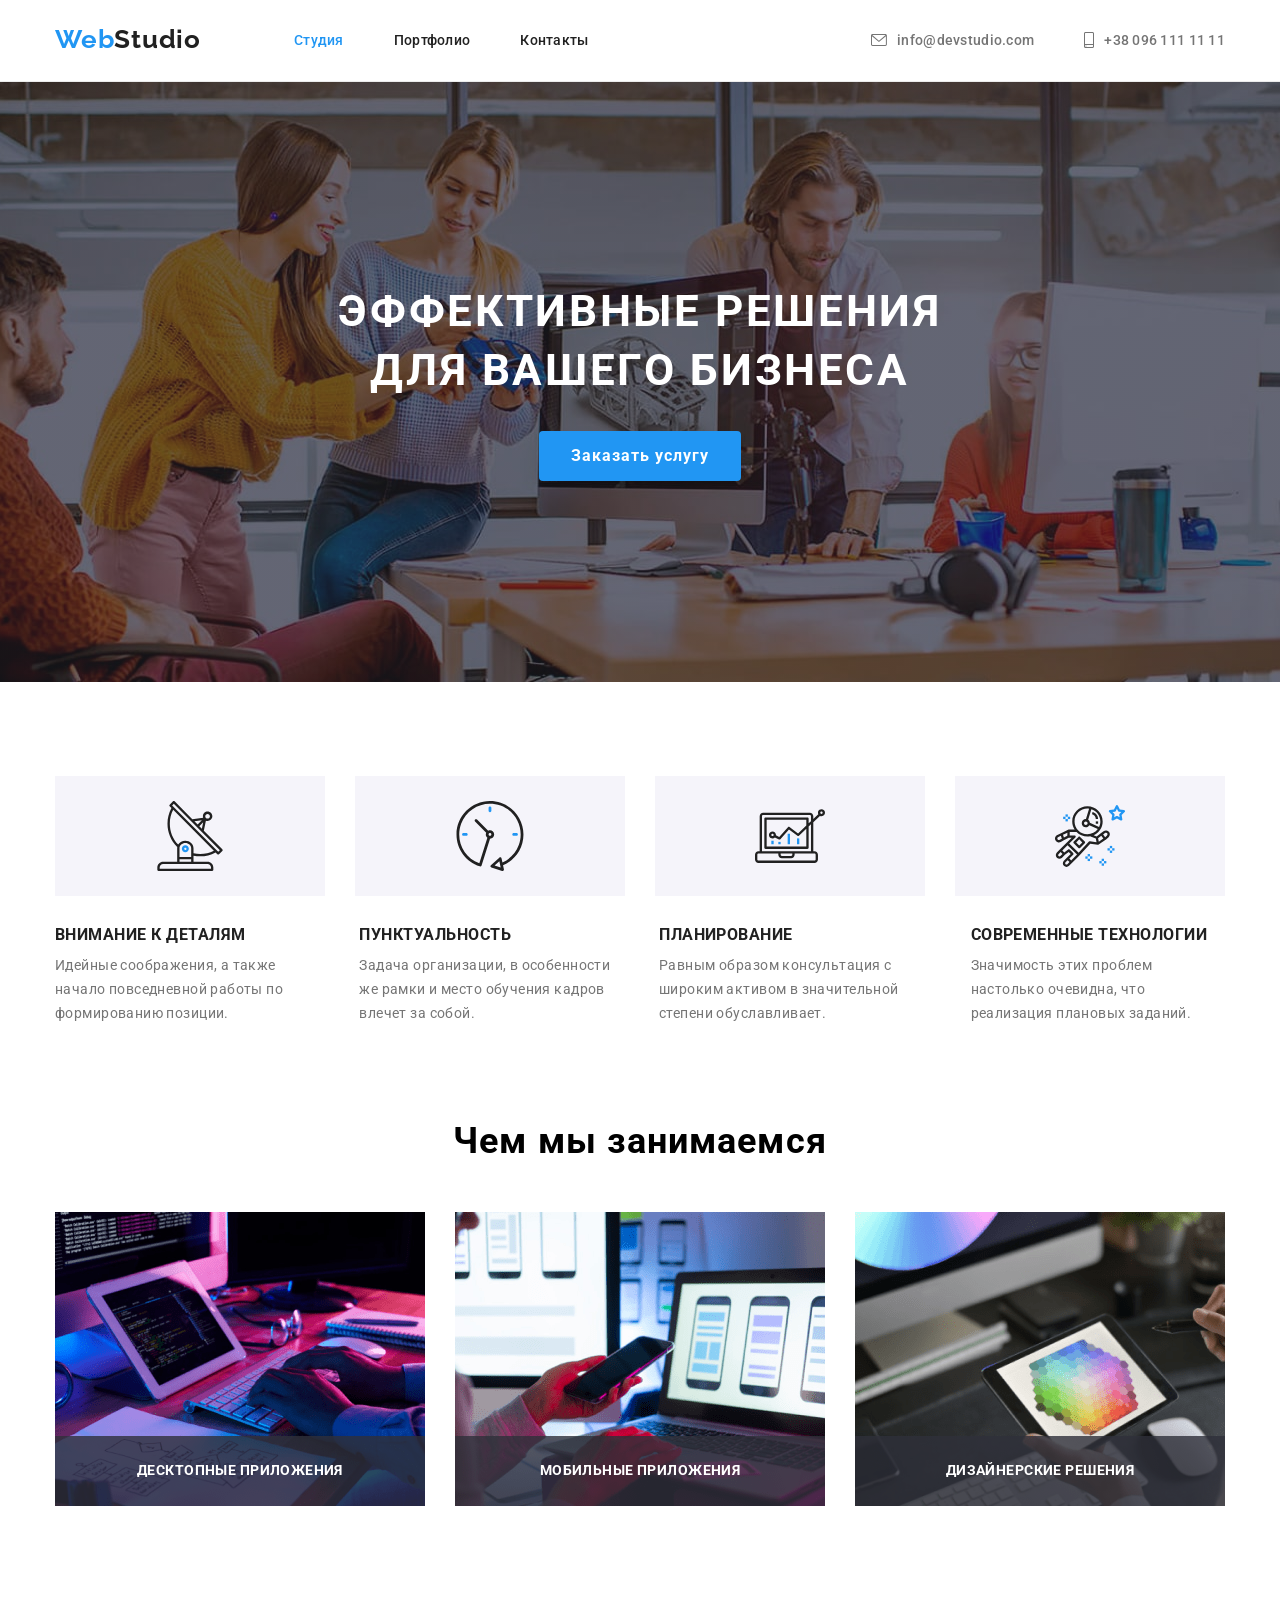
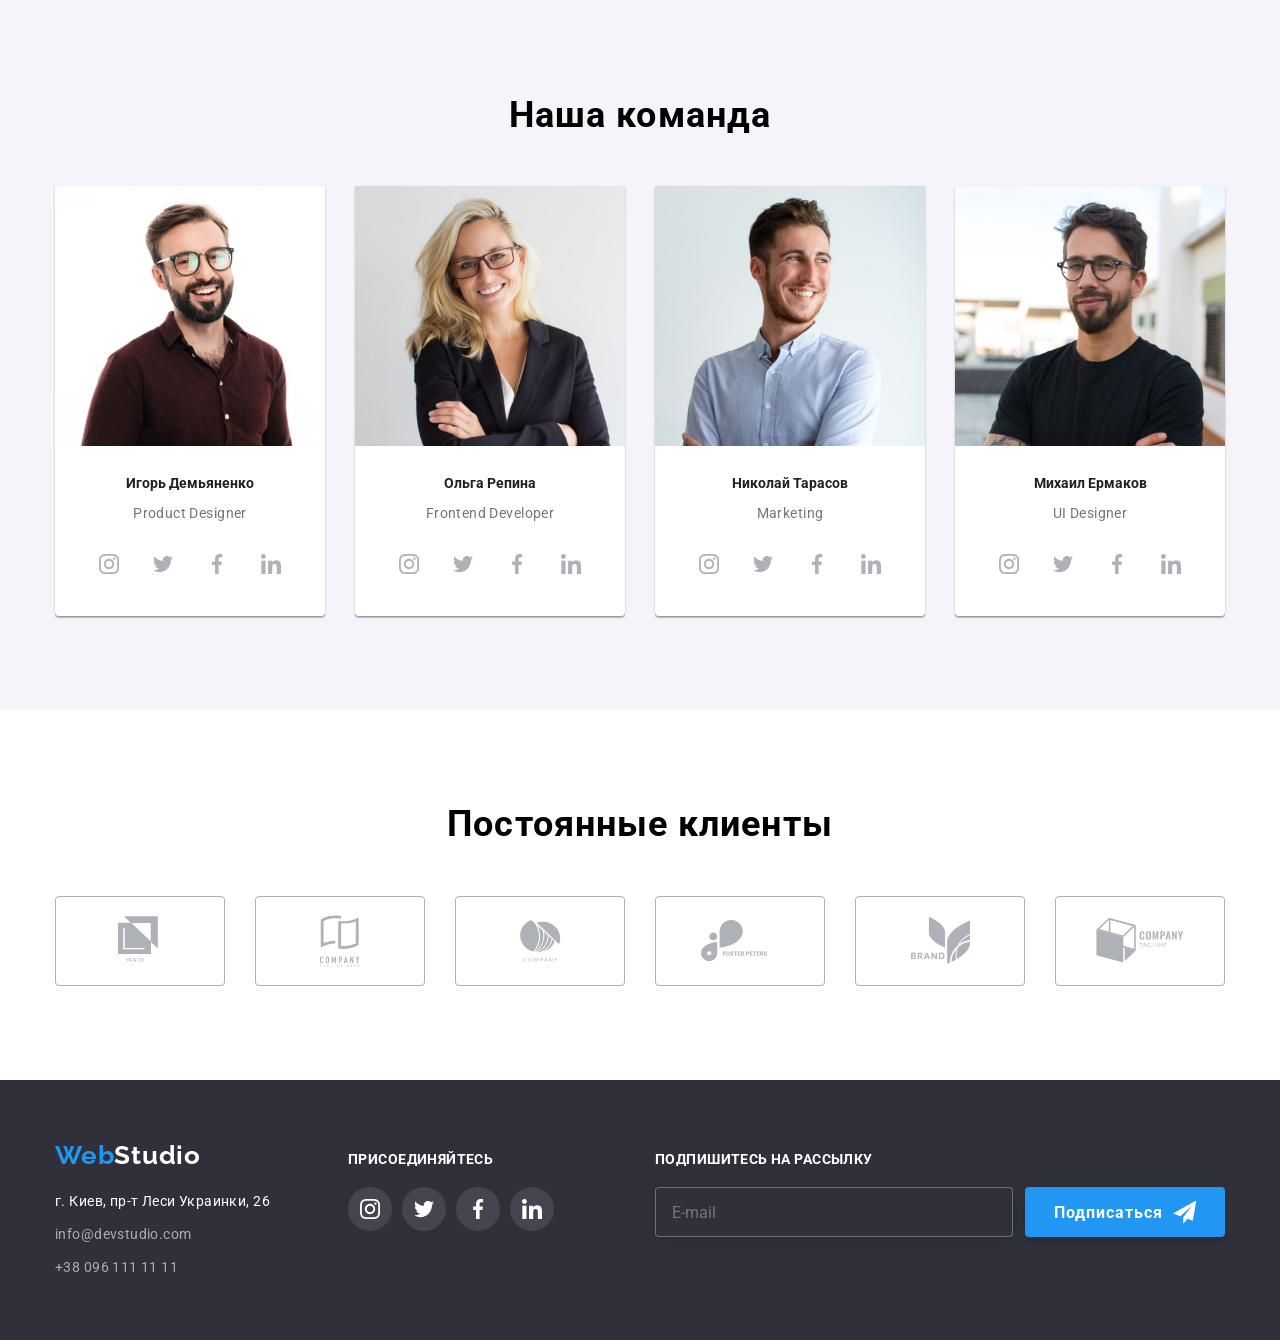
==== commit e2581979: "1" ====
--- a/index.html
+++ b/index.html
@@ -1,21 +1,469 @@
-<!DOCTYPE html> 
+<!DOCTYPE html>
 <html lang="en">
 <head>
     <title>WebStudio</title>
     <link rel="stylesheet" href="https://cdnjs.cloudflare.com/ajax/libs/modern-normalize/1.0.0/modern-normalize.min.css" integrity="sha512-ISS7cAi1PEhQ8jnbJpJZMd29NlhNj4AWYyLOSp2CE/CsHxTCu+r+t0D2yoJudVrd0/8fTVPUVDzY5Tvli75u/g==" crossorigin="anonymous" />
     <link href="https://fonts.googleapis.com/css2?family=Raleway:wght@700&family=Roboto:wght@400;500;700;900&display=swap" rel="stylesheet">
-    <link rel="stylesheet" href="./css/main.min.css">
+    <link rel="stylesheet" href="./css/styles.css">
     <link rel="preconnect" href="https://fonts.gstatic.com">
     <meta charset="UTF-8">
     <meta name="viewport" content="width=device-width, initial-scale=1.0">
-
-
 </head>
 <body>
-
-<h1>Hello</h1>
+    <header class="header">
+      <div class="container box-nav">
+        <nav class="header-nav">
+            <a href="#" class="logo-link  link-main transition"  >Web<span class="studio link-main ">Studio</span> </a>
+                <ul class="list">
+                <li class="header-li item"><a href="#" class="nav-ul link-main container-studia current nav-link ">Студия</a></li>
+                <li class="header-li item"><a href="./portfolio/portfolio.html" class="nav-ul link-main container-portfolio nav-link">Портфолио</a></li>
+                <li class="header-li item"><a href="#" class="nav-ul link-main container-kontakty transition nav-link">Контакты</a></li>
+            </ul>
+        </nav>
+            <ul class="list-contakty">
+                <li class="header-li contakty list-mail link-main">
+                    <a href="mailto:info@devstudio.com" class="nav-ul link-main container-mail transition">
+                        <svg class="icon-mail" width="16" height="12">
+                            <use href="./img/sprite.svg#icon-envelope-hover"></use>
+                        </svg>
+                        info@devstudio.com
+                    </a>
+                </li>
+                <li class="header-li contakty list-tel link-main">
+                    <a href="tel:+380961111111" class="nav-ul link-main container-tel transition">
+                        <svg class="icon-tel" width="10" height="16">
+                            <use class="link-main" href="./img/sprite.svg#icon-smartphone"></use>
+                        </svg>
+                        +38 096 111 11 11
+                    </a>
+                </li>
+            </ul>
+        </div>
+    </header>
+    <main>
+        <section class="container-button">
+          <div class="container  ">
+            <h1 class="title-main">Эффективные решения <br/>для вашего бизнеса</h1>
+            <button class="button-main animation " data-modal-open type="button">Заказать услугу</button>
+        </div>
+        </section>
+<section class="features">
+    <div class="container">
+    <h2 class="visually-hidden">скрытый заголовок</h2>   <!-- скрытый заголовок -->
+    <ul class="list-features-svg marker-none">
+        <li class="list-features">
+            <div class="features-icon">
+            <svg class="icon">
+                <use href="./img/sprite.svg#icon-antenna-1"></use>
+            </svg>
+        </div>
+        </li>
+        <li class="list-features">
+            <div class="features-icon">
+            <svg class="icon">
+                <use href="./img/sprite.svg#icon-clock-1"></use>
+            </svg>
+        </div>
+        </li>
+        <li class="list-features">
+           <div class="features-icon">
+            <svg class="icon">
+                <use href="./img/sprite.svg#icon-diagram-1"></use>
+            </svg>
+          </div>
+        </li>
+        <li class="list-features">
+           <div class="features-icon">
+            <svg class="icon">
+                <use href="./img/sprite.svg#icon-astronaut-1"></use>
+            </svg>
+           </div>
+        </li>
+    </ul>
+    <ul class="list-desc">
+        <li class="main-li">
+            <h3 class="text-title caption">Внимание к деталям</h3>
+            <p class="text-p">Идейные соображения, а также начало повседневной работы по формированию позиции.</p>  
+        </li>
+        <li class="main-li">
+            <h3 class="text-title caption">Пунктуальность</h3>
+            <p class="text-p">Задача организации, в особенности же рамки и место обучения кадров влечет за собой.</p>
+        </li>
+        <li class="main-li">
+            <h3 class="text-title caption">Планирование</h3>
+            <p class="text-p">Равным образом консультация с широким активом в значительной степени обуславливает.</p>
+        </li>
+        <li class="main-li">
+            <h3 class="text-title caption">Современные технологии</h3>
+            <p class="text-p">Значимость этих проблем настолько очевидна, что реализация плановых заданий.</p>
+        </li>
+    </ul>
+</div>
+</section>
+<!--Чем мы занемаемся-->
+
+<section class="doing-section">
+<div class="container">
+    <h2 class="color-title title-post">Чем мы занимаемся</h2>
+    <ul class="box-img">
+        <li class="main-li list-img">
+             <img  src="./img/img.png" alt="печатает на клавиатуре" width="370" height="294">
+             <div class="thumb">
+             <p class="label">Десктопные приложения</p>
+        </div>
+        </li>
+        <li class="main-li list-img">
+            <img src="./img/img(1).png" alt="держит телефон в руках" width="370" height="294">
+            <div class="thumb">
+            <p class="label">Мобильные приложения</p> 
+        </div>
+        </li>
+        <li class="main-li list-img">
+            <img src="./img/img(2).png" alt="держит планшет в руках" width="370" height="294">
+            <div class="thumb">
+            <p class="label">Дизайнерские решения</p>
+        </div>
+        </li>
+    </ul>
+</div>
+</section>
+<!--Наша команда-->
+ <section class="aside">
+     <div class="container">
+     <h2 class="color-title">Наша команда</h2>
+     <ul class="container-item">
+            <li class="main-li col">
+             <img src="./img/igor.jpg" alt="Игорь Демьяненко" class="pic" width="270" height="260">
+             <div class="our-team">
+               <h3 class="text-title">Игорь Демьяненко</h3>
+                  <p class="text-p">Product Designer</p>
+
+                  <ul class="social-list marker-none">
+                    <li class="social-list-item">
+                        <a href="" class="social-list-link transition">
+                            <svg class="social-list-icon">                            
+                                <use href="./img/sprite.svg#icon-instagram"></use>
+                            </svg>
+                        </a>
+                    </li>
+                    <li class="social-list-item">
+                        <a href="" class="social-list-link transition">
+                            <svg class="social-list-icon">
+                              <use href="./img/sprite.svg#icon-twitter-1"></use>
+
+                            </svg>
+                        </a>
+                    </li>
+                    <li class="social-list-item">
+                        <a href="" class="link-main social-list-link transition">
+                            <svg class="social-list-icon">
+                              <use href="./img/sprite.svg#icon-facebook-1"></use>
+
+                            </svg>
+                        </a>
+                    </li>
+                    <li class="social-list-item">
+                        <a href="" class="social-list-link transition">
+                            <svg class="social-list-icon">
+                              <use href="./img/sprite.svg#icon-linkedin-1"></use>
+                            </svg>
+                        </a>
+                    </li>
+                </ul>
+                </div>
+            </li>
+              <li class="main-li col">
+               <img src="./img/olga.jpg" alt="Ольга Репина" class="pic" width="270" height="260">
+               <div class="our-team">
+                 <h3 class="text-title name-title">Ольга Репина</h3>
+                   <p class="text-p">Frontend Developer</p>
+                   <ul class="social-list marker-none">
+                    <li class="social-list-item">
+                        <a href="" class="social-list-link transition">
+                            <svg class="social-list-icon">                            
+                                <use href="./img/sprite.svg#icon-instagram"></use>
+                            </svg>
+                        </a>
+                    </li>
+                    <li class="social-list-item">
+                        <a href="" class="social-list-link transition">
+                            <svg class="social-list-icon">
+                              <use href="./img/sprite.svg#icon-twitter-1"></use>
+
+                            </svg>
+                        </a>
+                    </li>
+                    <li class="social-list-item">
+                        <a href="" class="link-main social-list-link transition">
+                            <svg class="social-list-icon">
+                              <use href="./img/sprite.svg#icon-facebook-1"></use>
+
+                            </svg>
+                        </a>
+                    </li>
+                    <li class="social-list-item">
+                        <a href="" class="social-list-link transition">
+                            <svg class="social-list-icon">
+                              <use href="./img/sprite.svg#icon-linkedin-1"></use>
+                            </svg>
+                        </a>
+                    </li>
+                </ul>
+                </div>
+             </li>
+            <li class="main-li col">
+             <img src="./img/nikolaj.jpg" alt="Николай Тарасов" class="pic" width="270" height="260">
+             <div class="our-team">
+               <h3 class="text-title">Николай Тарасов</h3>
+                  <p class="text-p">Marketing</p>
+                  <ul class="social-list marker-none">
+                    <li class="social-list-item">
+                        <a href="" class="social-list-link transition">
+                            <svg class="social-list-icon">                            
+                                <use href="./img/sprite.svg#icon-instagram"></use>
+                            </svg>
+                        </a>
+                    </li>
+                    <li class="social-list-item">
+                        <a href="" class="social-list-link transition">
+                            <svg class="social-list-icon">
+                              <use href="./img/sprite.svg#icon-twitter-1"></use>
+
+                            </svg>
+                        </a>
+                    </li>
+                    <li class="social-list-item">
+                        <a href="" class="link-main social-list-link transition">
+                            <svg class="social-list-icon">
+                              <use href="./img/sprite.svg#icon-facebook-1"></use>
+
+                            </svg>
+                        </a>
+                    </li>
+                    <li class="social-list-item">
+                        <a href="" class="social-list-link transition">
+                            <svg class="social-list-icon">
+                              <use href="./img/sprite.svg#icon-linkedin-1"></use>
+                            </svg>
+                        </a>
+                    </li>
+                </ul>
+                </div>
+            </li>
+            <li class="main-li col">
+             <img src="./img/mihail.jpg" alt="Михаил Ермаков" class="pic" width="270" height="260">
+             <div class="our-team">
+               <h3 class="text-title">Михаил Ермаков</h3>
+                  <p class="text-p">UI Designer</p>
+                  <ul class="social-list marker-none">
+                    <li class="social-list-item">
+                        <a href="" class="social-list-link transition">
+                            <svg class="social-list-icon">                            
+                                <use href="./img/sprite.svg#icon-instagram"></use>
+                            </svg>
+                        </a>
+                    </li>
+                    <li class="social-list-item">
+                        <a href="" class="social-list-link transition">
+                            <svg class="social-list-icon">
+                              <use href="./img/sprite.svg#icon-twitter-1"></use>
+
+                            </svg>
+                        </a>
+                    </li>
+                    <li class="social-list-item">
+                        <a href="" class="link-main social-list-link transition">
+                            <svg class="social-list-icon">
+                              <use href="./img/sprite.svg#icon-facebook-1"></use>
+
+                            </svg>
+                        </a>
+                    </li>
+                    <li class="social-list-item">
+                        <a href="" class="social-list-link transition">
+                            <svg class="social-list-icon">
+                              <use href="./img/sprite.svg#icon-linkedin-1"></use>
+                            </svg>
+                        </a>
+                    </li>
+                </ul>
+                </div>
+            </li>
+     </ul>
+    </div>
+     </section>
+     <!--CUSTOMERS-->
+     <section class="customers-section">
+        <h2 class="customers-title">Постоянные клиенты</h2>
+         <div class="container">
+<ul class="list-customers marker-none">
+    <li class="customers">
+        <a href="#" class="link-customers transition">
+        <svg class="icon-customers logo-1">
+            <use href="./img/sprite.svg#icon-logo-1"></use>
+        </svg>
+        </a>
+    </li>
+    <li class="customers">
+        <a href="#" class="link-customers transition">
+        <svg class="icon-customers logo-2">
+            <use href="./img/sprite.svg#icon-logo-2"></use>
+        </svg>
+        </a>
+    </li>
+    <li class="customers">
+        <a href="#" class="link-customers transition">
+        <svg class="icon-customers logo-3">
+            <use href="./img/sprite.svg#icon-logo-3"></use>
+        </svg>
+        </a>
+    </li>
+    <li class="customers">
+        <a href="#" class="link-customers transition ">
+        <svg class="icon-customers logo-4">
+            <use href="./img/sprite.svg#icon-logo-4"></use>
+        </svg>
+        </a>
+    </li>
+    <li class="customers">
+        <a href="#" class="link-customers transition ">
+        <svg class="icon-customers logo-5">
+            <use href="./img/sprite.svg#icon-logo-5"></use>
+        </svg>
+        </a>
+    </li>
+    <li class="customers">
+        <a href="#" class="link-customers transition ">
+        <svg class="icon-customers logo-6">
+            <use href="./img/sprite.svg#icon-logo-6"></use>
+        </svg>
+        </a>
+    </li>
+</ul>
+         </div>
+     </section>
+     </main>
+<!--FOOTER-->
+     <footer class=" container-footer">
+         <div class="container flex">
+             <div>
+            <a href="#" class="logo-link  link-main logo-footer transition"  >Web<span class="studio-footer link-main ">Studio</span> </a>
+        <address class="footer-address">
+            <a class="footer-li text-p transition">г. Киев, пр-т Леси Украинки, 26</a>
+        <ul class="footer-list"> 
+            <li class="footer-li link-m link-main ">
+                <a class="link-main footer-hover transition" href="mailto:info@devstudio.com" >info@devstudio.com</a></li>
+            <li class="footer-li link-t link-main"><a class="link-main footer-hover transition " href="tel:+380961111111" >+38 096 111 11 11</a></li>
+        </ul>    
+        </address>
+    </div>
+    <div class=" footer-box">
+        <p class="footer-title">ПРИСОЕДИНЯЙТЕСЬ</p>
+        <ul class="social-list marker-none">
+            <li class="social-list-item footer-social ">
+                <a href="" class="social-list-link social-link-footer transition">
+                    <svg class="social-list-icon footer-icon">                            
+                        <use href="./img/sprite.svg#icon-instagram"></use>
+                    </svg>
+                </a>
+            </li>
+            <li class="social-list-item footer-social">
+                <a href="" class="social-list-link social-link-footer transition">
+                    <svg class="social-list-icon footer-icon">
+                      <use href="./img/sprite.svg#icon-twitter-1"></use>
+
+                    </svg>
+                </a>
+            </li>
+            <li class="social-list-item footer-social">
+                <a href="" class="link-main social-list-link social-link-footer transition">
+                    <svg class="social-list-icon footer-icon">
+                      <use href="./img/sprite.svg#icon-facebook-1"></use>
+
+                    </svg>
+                </a>
+            </li>
+            <li class="social-list-item footer-social">
+                <a href="" class="social-list-link social-link-footer transition">
+                    <svg class="social-list-icon footer-icon">
+                      <use href="./img/sprite.svg#icon-linkedin-1"></use>
+                    </svg>
+                </a>
+            </li>
+        </ul>
+        </div>
+        <!--FOOTER FORM-->
+        <div class="container-form">
+            <h2 class="title-form">Подпишитесь на рассылку</h2>
+                    <form class="footer-form" action="#">
+                        <div class="box-mail">
+                        <input class="form-mail" type="email" name="mail" id="mail" placeholder="E-mail">
+                       
+                        <button type="submit" class="contact-form-btn">Подписаться
+                            <svg class="social-list-icon footer-icon">
+                                <use href="./img/sprite.svg#icon-icon-send"></use>
+                              </svg>
+                        </button>
+                    </div>
+                    </form>
+            
+                </div>
+    </div>
+
+     </footer>
+     <!--MODAL-->
+     <div data-modal class="backdrop   is-hidden">
+         <div class="modal">
+             <button data-modal-close type="button" class="modal-close-btn ">
+                <svg class="icon-close">
+                    <use href="./img/sprite.svg#icon-close-black-18dp-2-1"></use>
+                  </svg>
+            
+             </button>
+            <div class="box-modal">
+             <b class="title-contact-form">Оставьте свои данные, мы вам перезвоним</b>
+             <form>
+                 <div class="box-name">
+                    <label class="form-name label-style" for="name">Имя</label>
+                    <input name="user-name" type="text" id="name" class="contact-form-input"  required minlength="2">
+                    <svg class="form-icon">
+                        <use href="./img/sprite.svg#icon-person-black-18dp-1"></use>
+                      </svg>
+            </div>
+            <div class="box-tel">
+            <label class="form-tel label-style" for="tel">Телефон</label>    
+            <input name="user-phone" type="tel" id="tel" class="contact-form-input"  required
+                    pattern="[0-9]{3}-[0-9]{3}-[0-9]{2}-[0-9]{2}" placeholder="093-111-22-33">
+                    <svg class="form-icon">
+                        <use href="./img/sprite.svg#icon-phone-black-18dp-1"></use>
+                      </svg>
+                </div>
+                <div class="modal-box-mail">    
+                    <label class="modal-form-mail label-style" for="email">Почта</label>
+                    <input name="user-email" type="email" class="contact-form-input" id="email" required>
+                    <svg class="form-icon">
+                        <use href="./img/sprite.svg#icon-email-black-18dp-1"></use>
+                      </svg>
+                </div>
+                <div>   
+                <label class="form-text label-style" for="text">Комментарий</label>
+            <textarea name="user-message" id="text" class="message contact-form-input" placeholder="Введите текст"></textarea>
+        </div>      
+       <label class="checkbox-label">
+           <input class="checkbox" type="checkbox" name="topic" value="css" >
+           <span class="checkbox-icon"></span>
+           Соглашаюсь с рассылкой и принимаю  <a class="link-checkbox" href="#">Условия договора</a>
+    
+    </label> 
+    <button type="submit" class="modal-submit">Отправить
+        
+    </button>   
+</form>
+            </div>
+            </div>
+     </div>
+     <script src="./modal.js"></script>
+     <script src="./modul-1.js" type="module"></script>
     
 </body>
-
-<script src="./modul-1.js"></script>
 </html>
--- a/css/styles.css
+++ b/css/styles.css
@@ -0,0 +1,979 @@
+html {
+  box-sizing: border-box;
+}
+:root {
+  --primary-text-color: #757575;
+  --title-text-color: #212121;
+  --color-background--container: #ffffff;
+  --color-focus: #2196f3;
+  --akcent-color: #2196f3;
+  --akcent-background: #ffffff;
+  --font-family: Raleway;
+}
+
+h1,
+h2,
+h3,
+h4,
+h5,
+h6,
+p {
+  margin: 0;
+}
+
+ul,
+ol {
+  margin: 0;
+  padding: 0;
+}
+
+img {
+  display: block;
+}
+
+body {
+  font-family: Roboto, sans-serif;
+  font-weight: 400;
+  font-style: normal;
+}
+.header {
+  border-bottom: 1px solid #ececec;
+}
+/*nav*/
+.container {
+  width: 1200px;
+  padding-left: 15px;
+  padding-right: 15px;
+  margin: 0 auto;
+}
+.header-nav {
+  color: var (--title-text-color);
+}
+.marker-none {
+  list-style-type: none;
+}
+.box-nav {
+  display: flex;
+  align-items: center; /*Вирівнювання контейнерів по центру*/
+  background: var(--color-background--container);
+}
+.logo-link {
+  font-family: var(--font-family);
+  font-weight: bold; /* Жирное начертание */
+  font-size: 26px;
+  line-height: 1.19;
+  letter-spacing: 0.03em;
+  color: var(--color-focus);
+}
+.box-nav .logo-link {
+  display: block;
+  padding-top: 24px;
+  padding-bottom: 25px;
+  margin-right: 93px;
+}
+
+.studio {
+  font-family: var(--font-family);
+  font-weight: bold; /* Жирное начертание */
+  font-size: 26px;
+  line-height: 1.19;
+  letter-spacing: 0.03em;
+  color: var(--title-text-color);
+}
+.link-main {
+  text-decoration: none; /* Отменяем подчеркивание у ссылки */
+  transition: color 250ms cubic-bezier(0.4, 0, 0.2, 1);
+}
+.link-main:hover,
+.link-main:focus,
+.link-main:target {
+  color: var(--color-focus);
+}
+.link-main:active {
+  color: tomato;
+}
+
+.nav-ul {
+  font-weight: 500; /* Жирное начертание */
+  font-size: 14px;
+  line-height: 1.19;
+  letter-spacing: 0.02em;
+  color: var(--title-text-color);
+}
+.nav-link {
+  position: relative;
+}
+.nav-link::after {
+  content: "";
+  position: absolute;
+  margin: 0;
+  left: 0;
+  bottom: 0;
+  width: 100%;
+  height: 4px;
+  background: #2196f3;
+  border-radius: 2px;
+  opacity: 0;
+  transition: opacity 250ms cubic-bezier(0.4, 0, 0.2, 1);
+}
+.nav-link:hover::after,
+.nav-link:focus::after {
+  opacity: 1;
+}
+.list .current {
+  color: var(--akcent-color);
+}
+.list {
+  display: flex;
+}
+.list .item:not(:last-child) {
+  margin-right: 50px;
+}
+.list .link-main {
+  display: block;
+  padding-top: 32px;
+  padding-bottom: 32px;
+}
+.link-mail {
+  display: block;
+}
+.icon-mail {
+  fill: currentColor;
+}
+.icon-tel {
+  fill: currentColor;
+}
+
+.list-contakty {
+  display: flex;
+  margin-left: auto;
+}
+.list-contakty .link-main {
+  display: flex;
+  padding: 32px 0;
+  height: 16px;
+  justify-content: center;
+  align-items: center;
+}
+.list-contakty .list-mail {
+  display: flex;
+  align-items: center;
+}
+.icon-mail {
+  margin-right: 10px;
+}
+.list-contakty .list-tel {
+  align-items: center;
+}
+.icon-tel {
+  margin-right: 10px;
+}
+.list-contakty .list-mail {
+  margin-right: 50px;
+}
+.header-li a {
+  list-style-type: none;
+  background: var(--color-background--container);
+  color: var(--title-text-color);
+}
+.contakty a {
+  color: var(--primary-text-color);
+}
+.header-li {
+  list-style-type: none;
+  font-style: normal;
+}
+.header-nav {
+  display: flex;
+}
+
+/* main */
+.main-li {
+  list-style-type: none;
+  font-style: normal;
+}
+
+.main-li .caption {
+  text-transform: uppercase;
+}
+.container-button {
+  background-image: linear-gradient(
+      rgba(47, 48, 58, 0.4),
+      rgba(47, 48, 58, 0.4)
+    ),
+    url(../img/overlay.jpg);
+  background-repeat: no-repeat;
+  background-position: center;
+  background-size: cover;
+  padding: 200px 0;
+  text-align: center;
+  max-width: 1600px;
+  min-height: 600px;
+  margin: 0 auto;
+}
+.container-button h1 {
+  display: block;
+  margin-bottom: 30px;
+  display: block;
+  font-size: 44px;
+  line-height: 1.36;
+  text-align: center;
+  letter-spacing: 0.06em;
+  text-transform: uppercase;
+  color: var(--color-background--container);
+}
+/*button*/
+.button-main {
+  display: inline-block;
+  padding-left: 32px;
+  padding-right: 32px;
+  padding-top: 10px;
+  padding-bottom: 10px;
+  margin: 0 auto;
+  border: none;
+  align-items: flex-start;
+  text-align: center;
+  font-family: inherit;
+  font-weight: bold;
+  font-size: 16px;
+  line-height: 1.88;
+  letter-spacing: 0.06em;
+  color: var(--color-background--container);
+  background: var(--color-focus);
+  box-shadow: 0px 4px 4px rgba(0, 0, 0, 0.15);
+  border-radius: 4px;
+  cursor: pointer; /* cursor */
+}
+.list-features-svg {
+  display: flex;
+}
+.list-features:not(:last-child) {
+  margin-right: 30px;
+}
+.features-icon {
+  display: flex;
+  justify-content: center;
+  align-items: center;
+  width: 270px;
+  height: 120px;
+  background: #f5f4fa;
+  margin-bottom: 30px;
+}
+.icon {
+  width: 70px;
+  height: 70px;
+}
+.features {
+  padding: 94px 0;
+}
+.list-desc {
+  display: flex;
+}
+.list-desc .main-li:not(:last-child) {
+  margin-right: 30px;
+}
+.main-li .caption {
+  margin-bottom: 10px;
+  font-weight: 700;
+  line-height: 1.143;
+  letter-spacing: 0.03em;
+  text-transform: uppercase;
+  font-size: inherit;
+}
+.text-title {
+  font-weight: bold;
+  font-size: 14px;
+  line-height: 1.14;
+  color: var(--title-text-color);
+}
+.text-p {
+  display: block;
+  font-size: 14px;
+  line-height: 1.71;
+  letter-spacing: 0.03em;
+  color: var(--primary-text-color);
+}
+.title-box {
+  height: 400px;
+}
+.title-post {
+  display: block;
+  margin-bottom: 50px;
+  text-align: center;
+  font-weight: 700;
+  font-size: 36px;
+  line-height: 1.17;
+  letter-spacing: 0.03em;
+}
+.doing-section {
+  padding-top: 0;
+  padding-bottom: 94px;
+}
+.box-img {
+  display: flex;
+}
+.box-img li:not(:last-child) {
+  margin-right: 30px;
+}
+.list-img {
+  position: relative;
+  display: flex;
+  justify-content: center;
+  margin: 0 auto;
+}
+.thumb {
+  position: absolute;
+  left: 0;
+  bottom: 0;
+  overflow: hidden;
+  width: 100%;
+  height: 70px;
+  background: rgba(47, 48, 58, 0.8);
+}
+.label {
+  position: absolute;
+  bottom: 50%;
+  left: 0;
+  right: 0;
+  font-weight: bold;
+  font-size: 14px;
+  line-height: 1.14px;
+  text-align: center;
+  letter-spacing: 0.03em;
+  text-transform: uppercase;
+  color: #ffffff;
+}
+.aside {
+  background: #f5f4fa;
+  padding: 94px 0;
+}
+.aside h2 {
+  margin-bottom: 50px;
+  text-align: center;
+  font-weight: 700;
+  font-size: 36px;
+  line-height: 1.167;
+  letter-spacing: 0.03em;
+}
+.container-item {
+  display: flex;
+}
+.container-item .main-li {
+  background: #ffffff;
+  /* material shadow v1 */
+
+  box-shadow: 0px 1px 3px rgba(0, 0, 0, 0.12), 0px 1px 1px rgba(0, 0, 0, 0.14),
+    0px 2px 1px rgba(0, 0, 0, 0.2);
+  border-radius: 0px 0px 4px 4px;
+}
+.container-item .main-li:not(:last-child) {
+  margin-right: 30px;
+}
+/*---------ICON--------*/
+.social-list {
+  display: flex;
+  justify-content: space-between;
+}
+.social-list-icon {
+  fill: #afb1b8;
+  width: 20px;
+  height: 20px;
+}
+.social-list-item {
+  width: 44px;
+  height: 44px;
+}
+.social-list-link {
+  display: flex;
+  justify-content: center;
+  align-items: center;
+  width: 100%;
+  height: 100%;
+  background-color: var(--akcent-background);
+  border-radius: 50%;
+  transition: background-color 250ms cubic-bezier(0.4, 0, 0.2, 1),
+    color 250ms cubic-bezier(0.4, 0, 0.2, 1);
+}
+.social-list-link:hover,
+.social-list-link:focus {
+  background-color: var(--color-focus);
+}
+.social-list-link:hover .social-list-icon,
+.social-list-link:focus .social-list-icon {
+  fill: var(--akcent-background);
+}
+.social-list-link .social-list-icon {
+  transition: fill 250ms cubic-bezier(0.4, 0, 0.2, 1);
+}
+.our-team {
+  text-align: center;
+  padding: 30px 32px;
+}
+.our-team .text-p {
+  margin-bottom: 16px;
+}
+
+.col .text-title {
+  margin-bottom: 10px;
+}
+.col .pic {
+  border-radius: 0px;
+}
+
+.col .name-title {
+  text-align: center;
+}
+/*----------------CUSTOMERS-----------------*/
+.customers-section {
+  padding: 94px 0;
+}
+.customers-title {
+  margin-bottom: 50px;
+  text-align: center;
+  font-weight: bold;
+  font-size: 36px;
+  line-height: 1.16;
+  letter-spacing: 0.03em;
+}
+
+.list-customers {
+  display: flex;
+}
+.customers:not(:last-child) {
+  margin-right: 30px;
+}
+.customers {
+  width: 170px;
+  height: 90px;
+}
+.logo-1 {
+  width: 44px;
+  height: 49px;
+  fill: #afb1b8;
+}
+.logo-2 {
+  width: 40px;
+  height: 52px;
+  fill: #afb1b8;
+}
+.logo-3 {
+  width: 41px;
+  height: 42px;
+  fill: #afb1b8;
+}
+.logo-4 {
+  width: 79px;
+  height: 42px;
+  fill: #afb1b8;
+}
+.logo-5 {
+  width: 59px;
+  height: 47px;
+  fill: #afb1b8;
+}
+.logo-6 {
+  width: 88px;
+  height: 45px;
+  fill: #afb1b8;
+}
+
+.link-customers {
+  display: flex;
+  width: 100%;
+  height: 100%;
+  border: 1px solid#AFB1B8;
+  justify-content: center;
+  align-items: center;
+  border-radius: 4px;
+  transition: border-color 250ms cubic-bezier(0.4, 0, 0.2, 1),
+    fill 250ms cubic-bezier(0.4, 0, 0.2, 1),
+    border 250ms cubic-bezier(0.4, 0, 0.2, 1);
+}
+.link-customers .icon-customers {
+  transition: fill 250ms cubic-bezier(0.4, 0, 0.2, 1),
+    border-color 250ms cubic-bezier(0.4, 0, 0.2, 1);
+}
+.link-customers:hover .icon-customers,
+.link-customers:focus .icon-customers {
+  fill: var(--color-focus);
+  border-color: var(--color-focus);
+}
+
+.link-customers:hover,
+.link-customers:focus {
+  border-color: var(--color-focus);
+}
+/*footer*/
+
+.container-footer {
+  background: #2f303a;
+  padding: 60px 0;
+}
+.footer-social:not(:last-child) {
+  margin-right: 10px;
+}
+.social-link-footer {
+  background: rgba(255, 255, 255, 0.1);
+  color: var(--akcent-background);
+}
+.footer-icon {
+  fill: var(--akcent-background);
+}
+.flex {
+  display: flex;
+  align-items: baseline;
+  justify-content: space-between;
+}
+.footer-title {
+  margin-bottom: 20px;
+  font-weight: 700;
+  font-size: 14px;
+  line-height: 1.143;
+  letter-spacing: 0.03em;
+  text-transform: uppercase;
+  color: #ffffff;
+}
+.footer-box {
+  margin-left: 70px;
+}
+.logo-footer {
+  display: block;
+  padding: 0;
+  margin-bottom: 20px;
+}
+.footer-address .text-p {
+  margin-bottom: 9px;
+  color: var(--color-background--container);
+}
+.footer-list .link-m {
+  margin-bottom: 9px;
+}
+.studio-footer .text-p {
+  color: var(--color-background--container);
+}
+.logo-link-footer {
+  font-family: var(--font-family);
+  font-weight: bold;
+  font-size: 26px;
+  line-height: 1.19;
+  letter-spacing: 0.03em;
+  text-decoration: none; /* Отменяем подчеркивание у ссылки */
+}
+.container-footer span {
+  color: var(--color-background--container);
+}
+.footer-address .link-main {
+  display: block;
+  font-size: 14px;
+  line-height: 1.71;
+  /* or 171% */
+  letter-spacing: 0.03em;
+  color: rgba(255, 255, 255, 0.6);
+}
+.footer-address {
+  line-height: 1.71;
+  letter-spacing: 0.03em;
+}
+.footer-li {
+  list-style-type: none;
+  font-style: normal;
+}
+/*footer-form*/
+.container-form {
+  margin-left: 93px;
+}
+.box-mail {
+  display: flex;
+}
+.form-mail {
+  width: 358px;
+  height: 50px;
+  padding-left: 16px;
+  border: 1px solid rgba(255, 255, 255, 0.3);
+  box-sizing: border-box;
+  filter: drop-shadow(0px 4px 4px rgba(0, 0, 0, 0.15));
+  border-radius: 4px;
+  background: #2f303a;
+  color: var(--akcent-background);
+}
+.title-form {
+  display: block;
+  margin-bottom: 20px;
+  font-style: normal;
+  font-weight: bold;
+  font-size: 14px;
+  line-height: 1.14;
+  letter-spacing: 0.03em;
+  text-transform: uppercase;
+  color: #ffffff;
+}
+.contact-form-btn {
+  margin-left: 12px;
+  padding: 10px 29px;
+  width: 200px;
+  height: 50px;
+  background: #2196f3;
+  box-shadow: 0px 4px 4px rgba(0, 0, 0, 0.15);
+  font-weight: bold;
+  font-size: 16px;
+  line-height: 1.88px;
+  display: flex;
+  align-items: center;
+  text-align: center;
+  letter-spacing: 0.06em;
+  color: #ffffff;
+  border: none;
+  border-radius: 4px;
+  cursor: pointer;
+}
+.contact-form-btn .footer-icon {
+  width: 24px;
+  height: 24px;
+  margin-left: 10px;
+}
+/*portfolio*/
+.dark:hover,
+.dark:focus {
+  box-shadow: 0px 1px 1px rgba(0, 0, 0, 0.12), 0px 4px 4px rgba(0, 0, 0, 0.06),
+    1px 4px 6px rgba(0, 0, 0, 0.16);
+}
+.dark {
+  display: block;
+  transition: box-shadow 250ms cubic-bezier(0.4, 0, 0.2, 1);
+}
+.section-portfolio {
+  padding: 94px 0;
+}
+.items-button {
+  display: flex;
+  justify-content: center;
+  margin-bottom: 50px;
+}
+.items-button .main-li:not(:last-child) {
+  margin-right: 8px;
+}
+.list-portfolio {
+  display: flex;
+  flex-wrap: wrap;
+}
+
+.list-portfolio .main-li {
+  align-items: flex-start;
+  margin-bottom: 30px;
+  width: 370px;
+  background: #ffffff;
+}
+.portfolio-overlay {
+  position: relative;
+  overflow: hidden;
+}
+.overlay {
+  position: absolute;
+  top: 0;
+  left: 0;
+  width: 100%;
+  height: 100%;
+  padding: 63px 24px;
+  background: rgba(33, 150, 243, 0.9);
+  font-size: 18px;
+  line-height: 1.6;
+  letter-spacing: 0.03em;
+  color: #ffffff;
+  transform: translateY(101%);
+  transition: transform 250ms linear;
+}
+.portfolio-overlay:hover .overlay,
+.portfolio-overlay:focus .overlay {
+  transform: translateY(0);
+}
+.dark:hover .overlay,
+.dark:focus .overlay {
+  transform: translateY(0);
+}
+
+.img-portfolio {
+  width: 100%;
+}
+.list-portfolio .subtitle {
+  margin-bottom: 4px;
+}
+.portfolio-card {
+  display: block;
+  padding: 20px 24px;
+  border: 1px solid #eeeeee;
+  border-top: none;
+}
+
+.list-portfolio .main-li:not(:nth-child(3n)) {
+  margin-right: 30px;
+}
+.text-p a {
+  display: block;
+  color: var(--primary-text-color);
+}
+.footer-list .footer-hover:hover,
+.footer-list .footer-hover:focus {
+  color: var(--akcent-color);
+}
+.subtitle {
+  font-size: 18px;
+}
+button.btn {
+  min-width: 73px;
+}
+button.button-web {
+  min-width: 128px;
+}
+button.button-aplication {
+  min-width: 145px;
+}
+button.button-dyzajn {
+  min-width: 103px;
+}
+button.button-marketing {
+  min-width: 130px;
+}
+button.filtry {
+  padding-left: 22px;
+  padding-right: 22px;
+  padding-top: 6px;
+  padding-bottom: 6px;
+  border: none;
+  border-radius: 4px;
+  font-family: inherit;
+  font-weight: 500;
+  font-size: 16px;
+  line-height: 1.63;
+  text-align: center;
+  letter-spacing: 0.03em;
+  background: #f5f4fa;
+  color: #212121;
+  cursor: pointer; /* cursor */
+  transition: background-color 250ms cubic-bezier(0.4, 0, 0.2, 1),
+    color 250ms cubic-bezier(0.4, 0, 0.2, 1),
+    box-shadow 250ms cubic-bezier(0.4, 0, 0.2, 1);
+}
+button.filtry:hover,
+button.filtry:focus,
+button.filtry:target {
+  background-color: var(--color-focus);
+  color: var(--color-background--container);
+  box-shadow: 0px 3px 1px rgba(0, 0, 0, 0.1), 0px 1px 2px rgba(0, 0, 0, 0.08),
+    0px 2px 2px rgba(0, 0, 0, 0.12);
+}
+button.current {
+  background: var(--akcent-color);
+  color: var(--akcent-background);
+}
+/* Скрытый заголовок */
+.visually-hidden {
+  visibility: hidden;
+  display: none;
+}
+/*modal*/
+.backdrop {
+  position: fixed;
+  top: 0;
+  left: 0;
+  width: 100%;
+  height: 100%;
+  background: rgba(0, 0, 0, 0.2);
+  opacity: 1;
+  transition: opacity 250ms cubic-bezier(0.4, 0, 0.2, 1);
+}
+.backdrop.is-hidden .modal {
+  transform: translate(-50%, -50%) scale(0.9);
+}
+
+.modal {
+  position: absolute;
+  left: 50%;
+  top: 50%;
+  width: 528px;
+  min-height: 581px;
+  padding: 40px 40px;
+  background-color: #ffffff;
+  box-shadow: 0px 1px 3px rgba(0, 0, 0, 0.12), 0px 1px 1px rgba(0, 0, 0, 0.14),
+    0px 2px 1px rgba(0, 0, 0, 0.2);
+  border-radius: 4px;
+  transform: translate(-50%, -50%) scale(1);
+  transition: transform 250ms cubic-bezier(0.4, 0, 0.2, 1);
+}
+.modal-close-btn {
+  position: absolute;
+  top: 8px;
+  right: 8px;
+  width: 30px;
+  height: 30px;
+  border: 1px solid rgba(0, 0, 0, 0.1);
+  border-radius: 50%;
+  background: transparent;
+  cursor: pointer;
+}
+
+.modal-close-btn:focus .icon-close,
+.modal-close-btn:hover .icon-close {
+  fill: var(--akcent-color);
+}
+
+.icon-close {
+  position: absolute;
+  width: 18px;
+  height: 18px;
+  fill: #000000;
+  transform: translate(-50%, -50%);
+}
+
+.is-hidden {
+  opacity: 0;
+  pointer-events: none;
+}
+.box-modal {
+  display: flex;
+  flex-direction: column;
+}
+.contact-form-input {
+  padding: 12px 42px;
+  width: 448px;
+  height: 40px;
+  border: 1px solid rgba(33, 33, 33, 0.2);
+  box-sizing: border-box;
+  border-radius: 4px;
+}
+.contact-form-input::placeholder {
+  color: rgba(117, 117, 117, 0.5);
+}
+.contact-form-input:focus,
+.contact-form-input:hover {
+  outline: transparent;
+  border: 1px solid #2196f3;
+}
+.contact-form-input:hover ~ .form-icon,
+.contact-form-input:focus ~ .form-icon {
+  fill: #2196f3;
+}
+
+.title-contact-form {
+  display: block;
+  margin-bottom: 30px;
+  font-style: normal;
+  font-weight: bold;
+  font-size: 20px;
+  line-height: 1.15;
+  text-align: center;
+  letter-spacing: 0.03em;
+
+  color: #212121;
+}
+
+.box-name {
+  position: relative;
+  margin-bottom: 10px;
+}
+.form-icon {
+  position: absolute;
+  top: 50%;
+  left: 15px;
+  width: 18px;
+  height: 18px;
+}
+.modal-box-mail {
+  margin-bottom: 10px;
+  position: relative;
+}
+
+.box-tel {
+  position: relative;
+  margin-bottom: 10px;
+}
+
+.message {
+  margin-bottom: 20px;
+  resize: none;
+  width: 448px;
+  height: 120px;
+  padding: 12px 16px;
+}
+.message::placeholder {
+  color: rgba(117, 117, 117, 0.5);
+}
+.label-style {
+  text-align: left;
+  margin-bottom: 4px;
+  font-style: normal;
+  font-weight: normal;
+  font-size: 12px;
+  line-height: 1.17;
+  letter-spacing: 0.01em;
+}
+.checkbox-label {
+  display: flex;
+  justify-content: center;
+  margin-bottom: 30px;
+  align-items: center;
+  font-style: normal;
+  font-weight: normal;
+  font-size: 14px;
+  line-height: 1.71;
+  letter-spacing: 0.03em;
+
+  color: #757575;
+}
+.link-checkbox {
+  margin-left: 5px;
+  color: #2196f3;
+}
+.checkbox {
+  -webkit-appearance: none;
+  -moz-appearance: none;
+  appearance: none;
+}
+.checkbox-icon {
+  margin-right: 7px;
+  width: 16px;
+  height: 15px;
+  display: inline-block;
+  box-shadow: 0px 1px 3px rgba(0, 0, 0, 0.12), 0px 1px 1px rgba(0, 0, 0, 0.14),
+    0px 2px 1px rgba(0, 0, 0, 0.2);
+  border-radius: 4px;
+  border-color: #212121;
+  border: 2px solid #212121;
+  cursor: pointer;
+}
+.checkbox:checked + .checkbox-icon {
+  background-color: #2196f3;
+  background-image: url(../img/check.svg);
+  background-size: contain;
+  border-radius: 2px;
+  outline: none;
+  transition: all 250ms cubic-bezier(0.4, 0, 0.2, 1);
+}
+
+.checkbox:hover + .checkbox-icon,
+.checkbox:focus + .checkbox-icon {
+  border: 2px solid var(--akcent-color);
+  transition: all 250ms cubic-bezier(0.4, 0, 0.2, 1);
+}
+.modal-submit {
+  display: block;
+  margin: 0 auto;
+  align-items: center;
+  text-align: center;
+  padding: 10px 55px;
+  width: 200px;
+  height: 50px;
+  letter-spacing: 0.06em;
+  color: #ffffff;
+  background: #2196f3;
+  box-shadow: 0px 4px 4px rgba(0, 0, 0, 0.15);
+  border: none;
+  border-radius: 4px;
+  cursor: pointer;
+}
+.modal-submit:hover,
+.modal-submit:focus {
+  background: #188ce8;
+  box-shadow: 0px 4px 4px rgba(0, 0, 0, 0.15);
+  border-radius: 4px;
+  transition: all 250ms cubic-bezier(0.4, 0, 0.2, 1);
+}
